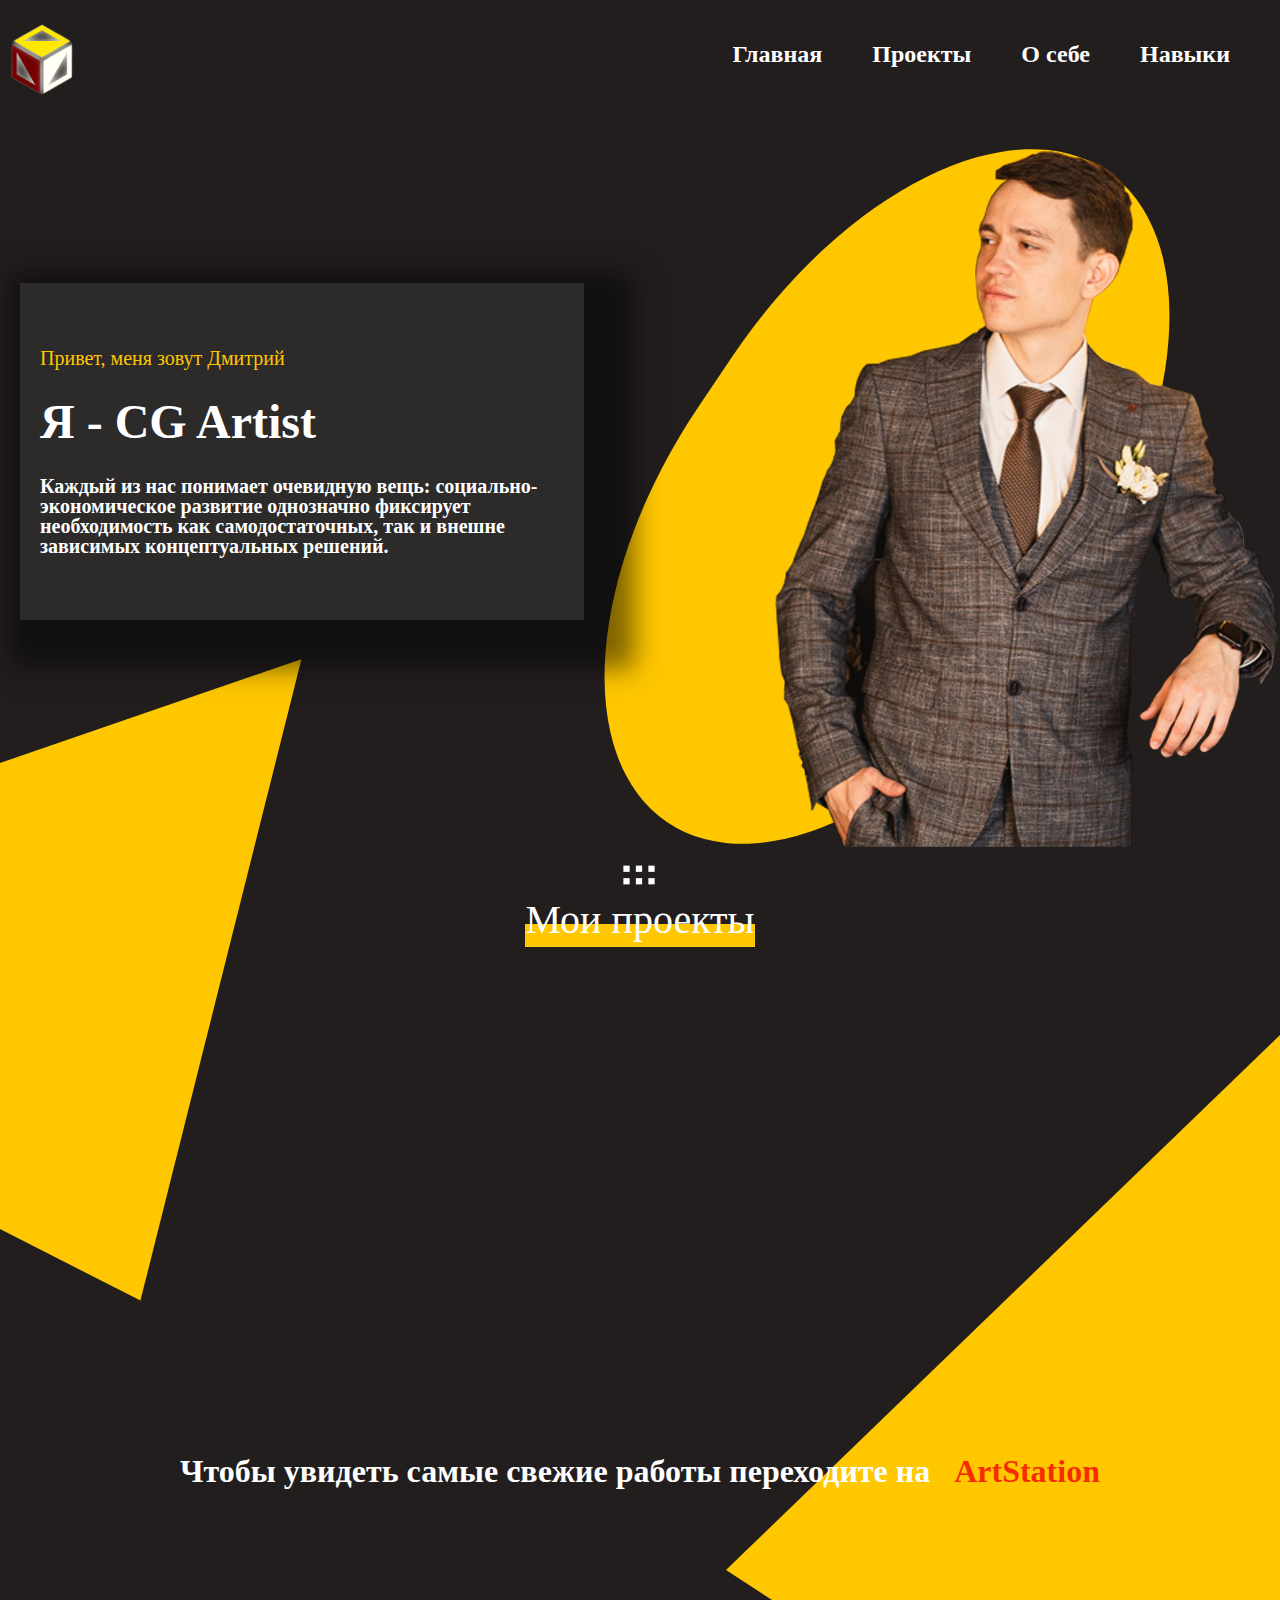
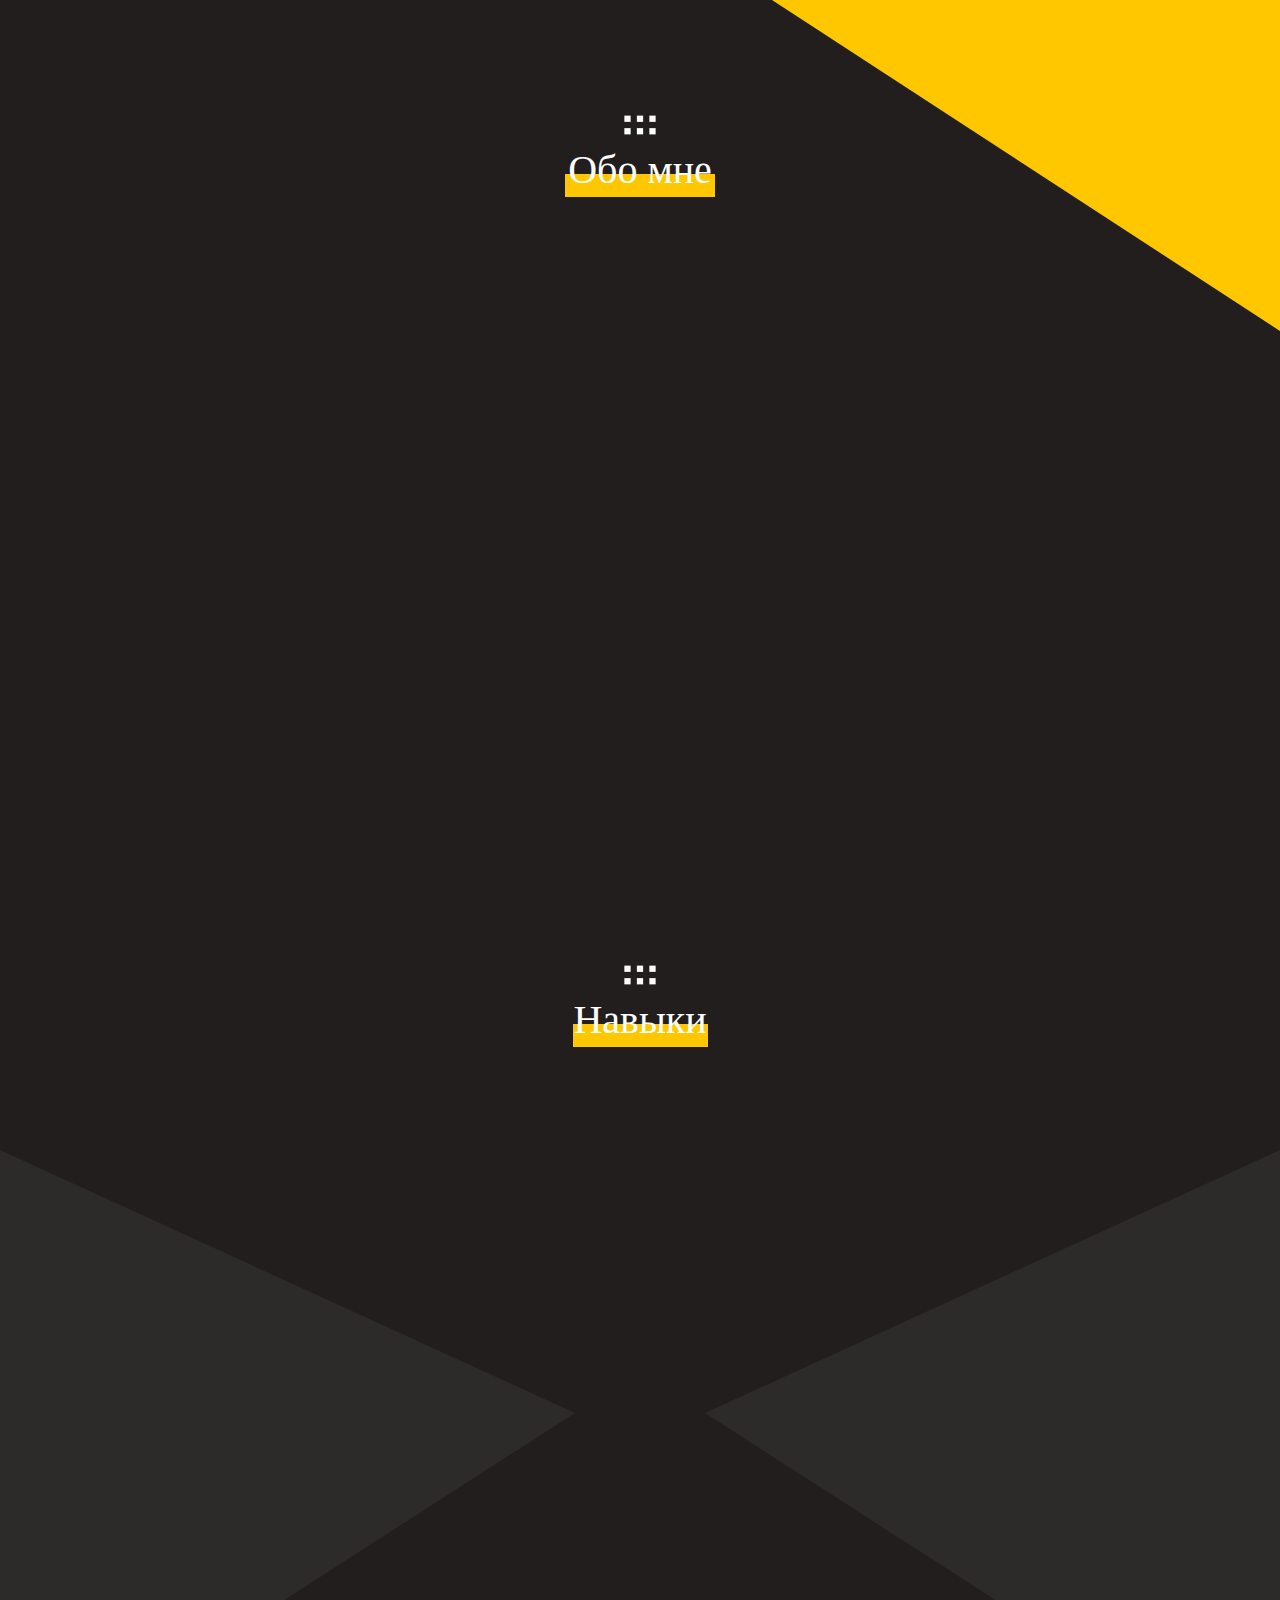
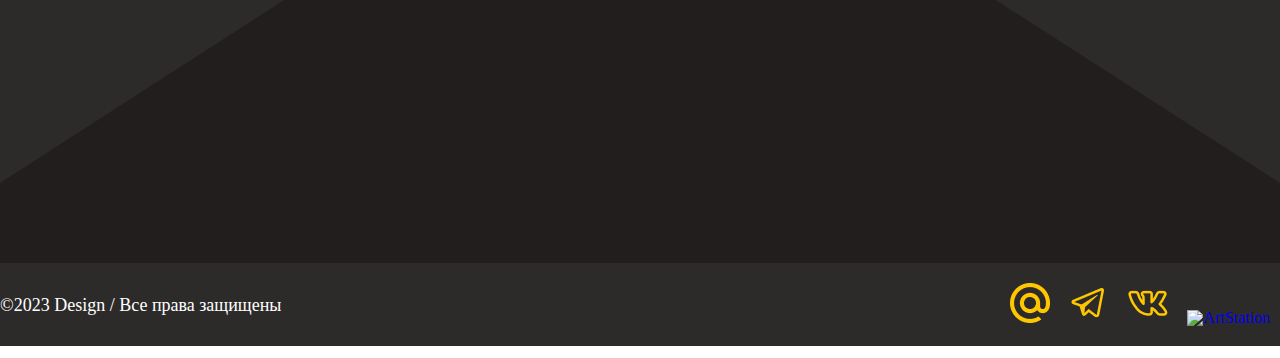
==== index.html @ e5ca0e75 "Add files via upload" ====
<!DOCTYPE html>
<html lang="en">
<head>
    <meta charset="UTF-8">
    <meta http-equiv="X-UA-Compatible" content="IE=edge">
    <meta name="viewport" content="width=device-width, initial-scale=1.0">
    <link href="https://cdn.jsdelivr.net/npm/bootstrap@5.3.0-alpha3/dist/css/bootstrap.min.css" rel="stylesheet" integrity="sha384-KK94CHFLLe+nY2dmCWGMq91rCGa5gtU4mk92HdvYe+M/SXH301p5ILy+dN9+nJOZ" crossorigin="anonymous">
    <link rel="stylesheet" href="./css/style.css">
    <title>Document</title>
    
    
</head>
<body>

                                        <!-- first section -->

    <section class="first-section" id="main">
        <div class="hamburger">
            <span></span>
            <span></span>
            <span></span>
        </div>
        <div class="container first-section__navigation">
            <header class="first-section__logo">
                <img src="./img/logo.png" alt="logo">
            </header>
            <nav class="first-section__menu nav-menu">
                <ul class="nav-menu__list">
                    <a href="#main"><li class="nav-menu__item">Главная</li></a>
                    <a href="#projects"><li class="nav-menu__item">Проекты</li></a>
                    <a href="#about"><li class="nav-menu__item">О себе</li></a>
                    <a href="#skills"><li class="nav-menu__item">Навыки</li></a>
                </ul>
            </nav>
        </div>
        
        <div class="container first-section__content-container ">
            <div class="left-side element-animation">
                <div class="left-side__text-block">
                    <p ><span class="orange">Привет, меня зовут Дмитрий</span></p>
                    <p><span>Я - CG Artist</span><br></p>
                    <p>Каждый из нас понимает очевидную вещь: социально-экономическое развитие однозначно фиксирует необходимость как самодостаточных, так и внешне зависимых концептуальных решений.
                    </p>
                </div>
            </div>
            <div class="right-side ">
                <img class="element-animation" id="my_img" src="./img/self.png" alt="Эт я">
            </div>
        </div>
        <div class="ellipse__first-section"></div>
    </section>
    
                                        <!-- second section -->
    
    <section class="second-section" id="projects">
        
        <div class="container section__title">
            <img src="./img/section.png" alt="">
            <h1>Мои проекты</h1>
            <div class="under-title"></div>
        </div>

        
        
        <div class="container second-section__cards">
            <!-- <a href="/ResponsiveImageGallery/galleryInterior.html"> -->
                <div class="project-cards element-animation" onclick="togglePopupInterior()">
                    <img class="project-cards__img" src="./img/house.png" alt="Домик">
                    <p><span class="project-cards__title"> Домашний интерьер </span></p>
                    <p>Разрабатываю уникальные комнатные интерьеры, воплощаю ваши самые смелые идеи!</p>
    
                    <p>от 350 до 500 рублей за квадратный метр.</p>
    
                </div>
            <!-- </a> -->
            <!-- <a href="/ResponsiveImageGallery/galleryFurniture.html"> -->
                <div class="project-cards element-animation" onclick="togglePopupFurniture()">
                    <img class="project-cards__img" src="./img/furniture.png" alt="Мебель">
                    <p> <span class="project-cards__title">Моделирование мебели </span></p>
                    <p>Создаю концептуальную мебель, которая украсит и добавит изысканности вашему интерьеру</p>
    
                    <p>от 350 рублей</p>
                </div>
           <!--  </a> --><!-- 
            <a href="/ResponsiveImageGallery/galleryFantasy.html"> -->
                <div class="project-cards element-animation" onclick="togglePopupFantasy()">
                    <img class="project-cards__img" src="./img/Sword.png" alt="Мебель">
                    <p> <span class="project-cards__title">Fantasy сцены </span></p>
                    <p>Развиваюсь в разных направлениях, поэтому воссоздаю и придумываю новые фантастические сцены, а также игровые моменты</p>
                </div>
           <!--  </a> -->

        </div>

        <div class="container artstation"><p>Чтобы увидеть самые свежие работы переходите на &nbsp; <a href="https://www.artstation.com/nelian"> ArtStation</a></p></div>

        <div class="triangle"></div>

        <div class="triangle__right"></div>
        
    </section>

                                        <!-- third section-->

    <section class="third-section" id="about">
        
        <div class="container section__title">
            <img src="./img/section.png" alt="">
            <h1>Обо мне</h1>
            <div class="under-title third_under-title"></div>
        </div>
        <div class="container third-section__content">
            <div class="third-section__left-side element-animation">
                <img src="./img/self_about.png" alt="Фото">
                <div class="ellipse"></div>
            </div>
            <div class="third-section__right-side third element-animation">
                <p>С другой стороны, курс на социально-ориентированный национальный проект однозначно определяет каждого участника как способного принимать 
                    собственные решения касаемо как самодостаточных, так и внешне зависимых концептуальных решений.</p>
                
                <div class="third__bottom-text bottom-text">
                    <p class="left-side-text">С другой стороны, курс на социально-ориентированный национальный проект однозначно определяет каждого участника как способного принимать 
                        собственные решения касаемо как самодостаточных, так и внешне зависимых концептуальных решений.</p>
                    <div class="third__contacts">
                        <img class="contacts__img" src="./img/Mail.png" alt="@">
                        <p>dimka97-10@mail.ru</p>
                        <img class="contacts__img" src="./img/telegram.png" alt="телеграм">
                        <p>@nelian97</p>
                        <img class="contacts__img" src="./img/vk.png" alt="VK">
                        <p>vk.com/del97</p>
                    </div>
                </div>
                    
            </div>  
        </div>
    </section>

                                            <!-- fourth section -->

    <section class="fourth-section" id="skills">
        <div class="container section__title">
            <img src="./img/section.png" alt="">
            <h1>Навыки</h1>
            <div class="fourth_under-title"></div>
        </div>
        <div class="triangle__fourth-section"></div>
        <div class="container fourth-section__content">
            
            <div class="skill Autocad element-animation">
                <div class="skill__icon">
                    <img src="./img/Autocad.png" alt="Автокад">
                    <p>Autocad</p>
                </div>
                <div class="bar">
                    <div class="bar-section"></div>
                    <div class="bar-section"></div>
                    <div class="bar-section"></div>
                    <div class="bar-section"></div>
                    <div class="bar-section white"></div>
                </div>
            </div>
            
            <div class="skill Kompas element-animation">
                <div class="skill__icon">
                    <img src="./img/Kompas.png" alt="Компас3D">
                    <p>Kompas 3D</p>
                </div>
                <div class="bar">
                    <div class="bar-section"></div>
                    <div class="bar-section"></div>
                    <div class="bar-section"></div>
                    <div class="bar-section"></div>
                    <div class="bar-section"></div>
                </div>
            </div>
            
            <div class="skill Marvelous element-animation">
                <div class="skill__icon">
                    <img src="./img/Marvelous.png" alt="MarvelousDesigner">
                    <p>MarvelousDesigner</p>
                </div>
                <div class="bar">
                    <div class="bar-section"></div>
                    <div class="bar-section"></div>
                    <div class="bar-section"></div>
                    <div class="bar-section white"></div>
                    <div class="bar-section white"></div>
                </div>
            </div>
            <div class="break"></div>
            <div class="skill Corona element-animation">
                <div class="skill__icon">
                    <img src="./img/Corona.png" alt="CoronaRender">
                    <p>CoronaRender</p>
                </div>
                
                <div class="bar">
                    <div class="bar-section"></div>
                    <div class="bar-section"></div>
                    <div class="bar-section"></div>
                    <div class="bar-section"></div>
                    <div class="bar-section"></div>
                </div>
            </div>
            
            <div class="skill Photoshop element-animation">
                <div class="skill__icon">
                    <img src="./img/Photoshop.png" alt="Photoshop">
                    <p>Photoshop</p>
                </div>
                
                <div class="bar">
                    <div class="bar-section"></div>
                    <div class="bar-section"></div>
                    <div class="bar-section"></div>
                    <div class="bar-section"></div>
                    <div class="bar-section"></div>
                </div>
            </div>
            
            <div class="skill Substance element-animation">
                <div class="skill__icon">
                    <img src="./img/Substance.png" alt="SubstancePainter">
                    <p>SubstancePainter</p>
                </div>
                
                <div class="bar">
                    <div class="bar-section"></div>
                    <div class="bar-section"></div>
                    <div class="bar-section"></div>
                    <div class="bar-section"></div>
                    <div class="bar-section white"></div>
                </div>
            </div>
            <div class="break"></div>
            <div class="skill 3ds element-animation">
                <div class="skill__icon">
                    <img src="./img/3ds.png" alt="3dsMax">
                    <p>3dsMax</p>
                </div>
                
                <div class="bar">
                    <div class="bar-section"></div>
                    <div class="bar-section"></div>
                    <div class="bar-section"></div>
                    <div class="bar-section"></div>
                    <div class="bar-section"></div>
                </div>
            </div>
            
            <div class="skill ZBrush element-animation">
                <div class="skill__icon">
                    <img src="./img/ZBrush.png" alt="ZBrush">
                    <p>ZBrush</p>
                </div>
                
                <div class="bar">
                    <div class="bar-section"></div>
                    <div class="bar-section white"></div>
                    <div class="bar-section white"></div>
                    <div class="bar-section white"></div>
                    <div class="bar-section white"></div>
                </div>
            </div>

           
        </div>
        <div class="triangle__fourth-section-right"></div>
    </section>

                                        <!-- Footer -->

    <footer class="footer">
        <div class="container footer-container">
            <div class="footer__left-side">
                <p>©2023 Design / Все права защищены</p>
            </div>
            <div class="footer__right-side ">
                <a href="">
                    <img  src="./img/Mail.png" alt="@">
                </a>
                <a href="https://t.me/nelian97">
                    <img  src="./img/telegram.png" alt="telegram"> 
                </a>
                <a href="https://vk.com/del97">
                    <img  src="./img/vk.png" alt="VK">
                </a>
                <a href="https://www.artstation.com/nelian">
                    <img  src="./img/Artstation.png" alt="ArtStation">
                </a>
            </div>
        </div>
    </footer>


                                    <!-- Gallery Interior -->

    <div class="overlay overlay__hidden" id="gallery_Interior" >
        <div class="cross" >
            <span class="cross-sign" onclick="togglePopupInterior()">&#x2715</span>
        </div>
        <div id="carousel_1" class="carousel slide">
            <div class="carousel-indicators">
            <button type="button" data-bs-target="#carouselExampleIndicators" data-bs-slide-to="0" class="active" aria-current="true" aria-label="Slide 1"></button>
            <button type="button" data-bs-target="#carouselExampleIndicators" data-bs-slide-to="1" aria-label="Slide 2"></button>
            <button type="button" data-bs-target="#carouselExampleIndicators" data-bs-slide-to="2" aria-label="Slide 3"></button>
            <button type="button" data-bs-target="#carouselExampleIndicators" data-bs-slide-to="3" aria-label="Slide 4"></button>
            <button type="button" data-bs-target="#carouselExampleIndicators" data-bs-slide-to="4" aria-label="Slide 5"></button>
            <button type="button" data-bs-target="#carouselExampleIndicators" data-bs-slide-to="5" aria-label="Slide 6"></button>
            <button type="button" data-bs-target="#carouselExampleIndicators" data-bs-slide-to="6" aria-label="Slide 7"></button>
            <button type="button" data-bs-target="#carouselExampleIndicators" data-bs-slide-to="7" aria-label="Slide 8"></button>
            <button type="button" data-bs-target="#carouselExampleIndicators" data-bs-slide-to="8" aria-label="Slide 9"></button>
            <button type="button" data-bs-target="#carouselExampleIndicators" data-bs-slide-to="9" aria-label="Slide 10"></button>
            <button type="button" data-bs-target="#carouselExampleIndicators" data-bs-slide-to="10" aria-label="Slide 11"></button>
            <button type="button" data-bs-target="#carouselExampleIndicators" data-bs-slide-to="11" aria-label="Slide 12"></button>
            
            

            </div>
            <div class="carousel-inner ">
            <div class="carousel-item active ">
                <img src="./img/Gallery/interior1.jpg" class="d-block w-75 mx-auto " alt="...">
            </div>
            <div class="carousel-item">
                <img src="./img/Gallery/interior2.jpg" class="d-block w-75 mx-auto" alt="...">
            </div>
            <div class="carousel-item">
                <img src="./img/Gallery/interior3.jpg" class="d-block w-75 mx-auto " alt="...">
            </div>
            <div class="carousel-item">
                <img src="./img/Gallery/interior4.jpg" class="d-block w-100 mx-auto" alt="...">
            </div>
            <div class="carousel-item">
                <img src="./img/Gallery/interior5.jpg" class="d-block w-75 mx-auto" alt="...">
            </div>
             <div class="carousel-item">
                <img src="./img/Gallery/interior6.jpg" class="d-block w-75 mx-auto" alt="...">
            </div>
            <div class="carousel-item">
                <img src="./img/Gallery/interior7.jpg" class="d-block w-100 mx-auto" alt="...">
            </div>
            <div class="carousel-item">
                <img src="./img/Gallery/interior8.jpg" class="d-block w-100 mx-auto" alt="...">
            </div>
            <div class="carousel-item">
                <img src="./img/Gallery/interior10.jpg" class="d-block w-75 mx-auto" alt="...">
            </div>
            <div class="carousel-item">
                <img src="./img/Gallery/interior11.jpg" class="d-block w-100 mx-auto" alt="...">
            </div>
            <div class="carousel-item">
                <img src="./img/Gallery/interior12.jpg" class="d-block w-100 mx-auto" alt="...">
            </div>
            <div class="carousel-item">
                <img src="./img/Gallery/interior13.jpg" class="d-block w-100 mx-auto" alt="...">
            </div> 
            </div>
            <button class="carousel-control-prev" type="button" data-bs-target="#carousel_1" data-bs-slide="prev">
            <span class="carousel-control-prev-icon" aria-hidden="true"></span>
            <span class="visually-hidden">Previous</span>
            </button>
            <button class="carousel-control-next" type="button" data-bs-target="#carousel_1" data-bs-slide="next">
            <span class="carousel-control-next-icon" aria-hidden="true"></span>
            <span class="visually-hidden">Next</span>
            </button>
        </div>
    </div>

                                    <!-- Gallery Furniture -->

    <div class="overlay overlay__hidden" id="gallery_Furniture" >
        <div class="cross" >
            <span class="cross-sign" onclick="togglePopupFurniture()">&#x2715</span>
        </div>
        <div id="carousel_2" class="carousel slide">
            <div class="carousel-indicators">
            <button type="button" data-bs-target="#carouselExampleIndicators" data-bs-slide-to="0" class="active" aria-current="true" aria-label="Slide 1"></button>
            <button type="button" data-bs-target="#carouselExampleIndicators" data-bs-slide-to="1" aria-label="Slide 2"></button>
            <button type="button" data-bs-target="#carouselExampleIndicators" data-bs-slide-to="2" aria-label="Slide 3"></button>
            </div>
            <div class="carousel-inner">
                <div class="carousel-item active">
                    <img src="./img/Gallery/furniture1.jpg" class="d-flex w-100" alt="...">
                </div>
                <div class="carousel-item">
                    <img src="./img/Gallery/furniture2.jpg" class="d-flex w-100" alt="...">
                </div>
                <div class="carousel-item ">
                    <img src="./img/Gallery/furniture3.jpg" class="d-block w-75 mx-auto" alt="...">
                </div>
            </div>
            <button class="carousel-control-prev" type="button" data-bs-target="#carousel_2" data-bs-slide="prev">
            <span class="carousel-control-prev-icon" aria-hidden="true"></span>
            <span class="visually-hidden">Previous</span>
            </button>
            <button class="carousel-control-next" type="button" data-bs-target="#carousel_2" data-bs-slide="next">
            <span class="carousel-control-next-icon" aria-hidden="true"></span>
            <span class="visually-hidden">Next</span>
            </button>
        </div>
    </div>
    
                                        <!-- Gallery Fantasy -->

    <div class="overlay overlay__hidden" id="gallery_Fantasy" >
        <div class="cross" >
            <span class="cross-sign" onclick="togglePopupFantasy()">&#x2715</span>
        </div>
        <div id="carousel_3" class="carousel slide">
            <div class="carousel-indicators">
            <button type="button" data-bs-target="#carouselExampleIndicators" data-bs-slide-to="0" class="active" aria-current="true" aria-label="Slide 1"></button>
            <button type="button" data-bs-target="#carouselExampleIndicators" data-bs-slide-to="1" aria-label="Slide 2"></button>
            <button type="button" data-bs-target="#carouselExampleIndicators" data-bs-slide-to="2" aria-label="Slide 3"></button>
            <button type="button" data-bs-target="#carouselExampleIndicators" data-bs-slide-to="3" aria-label="Slide 4"></button>
            <button type="button" data-bs-target="#carouselExampleIndicators" data-bs-slide-to="4" aria-label="Slide 5"></button>
            <button type="button" data-bs-target="#carouselExampleIndicators" data-bs-slide-to="5" aria-label="Slide 6"></button>
            <button type="button" data-bs-target="#carouselExampleIndicators" data-bs-slide-to="6" aria-label="Slide 7"></button>
            </div>
            <div class="carousel-inner">
            <div class="carousel-item active">
                <img src="./img/Gallery/fantasy1.jpg" class="d-block w-100" alt="...">
            </div>
            <div class="carousel-item">
                <img src="./img/Gallery/fantasy2.jpg" class="d-block w-100" alt="...">
            </div>
            <div class="carousel-item">
                <img src="./img/Gallery/fantasy3.jpg" class="d-block w-100" alt="...">
            </div>
            <div class="carousel-item">
                <img src="./img/Gallery/fantasy4.jpg" class="d-block w-100" alt="...">
            </div>
            <div class="carousel-item">
                <img src="./img/Gallery/fantasy5.jpg" class="d-block w-100" alt="...">
            </div>
            <div class="carousel-item">
                <img src="./img/Gallery/fantasy6.jpg" class="d-block w-100" alt="...">
            </div>
            <div class="carousel-item">
                <img src="./img/Gallery/fantasy7.jpg" class="d-block w-100" alt="...">
            </div>
            </div>
            <button class="carousel-control-prev" type="button" data-bs-target="#carousel_3" data-bs-slide="prev">
            <span class="carousel-control-prev-icon" aria-hidden="true"></span>
            <span class="visually-hidden">Previous</span>
            </button>
            <button class="carousel-control-next" type="button" data-bs-target="#carousel_3" data-bs-slide="next">
            <span class="carousel-control-next-icon" aria-hidden="true"></span>
            <span class="visually-hidden">Next</span>
            </button>
        </div>
    </div>

    

</body>
<script src="https://cdn.jsdelivr.net/npm/bootstrap@5.3.0-alpha3/dist/js/bootstrap.bundle.min.js" integrity="sha384-ENjdO4Dr2bkBIFxQpeoTz1HIcje39Wm4jDKdf19U8gI4ddQ3GYNS7NTKfAdVQSZe" crossorigin="anonymous"></script>
<script src="https://ajax.googleapis.com/ajax/libs/jquery/3.6.3/jquery.min.js"></script>
<script src="./js/script.js"></script> 

</html>
---- css/style.css ----
@import "./normalize.css";
@import "./reset.css";
/** {
  color: hsla(210, 100%, 100%, 0.9) !important;
  background: hsla(210, 100%, 50%, 0.5) !important;
  outline: solid 0.25rem hsla(210, 100%, 100%, 0.5) !important;
  box-shadow: none !important;
  filter: none !important;
}*/
/** {
  outline: 1px solid red !important;
}*/
@font-face {
  font-family: "GentiumBookPlus";
  font-style: normal;
  font-weight: bold;
  src: local("GentiumBookPlus"), url(/fonts/GentiumBookPlus-Bold.ttf) format(ttf);
}
@font-face {
  font-family: "GentiumBookPlus";
  font-style: normal;
  font-weight: normal;
  src: local("GentiumBookPlus"), url(./fonts/GentiumBookPlus-Regular.ttf) format(ttf);
}
@font-face {
  font-family: "MPLUS1p";
  font-style: normal;
  font-weight: normal;
  src: local("MPLUS1p"), url(./fonts/MPLUS1p-Regular.ttf) format(ttf);
}
@font-face {
  font-family: "MPLUS1p";
  font-style: normal;
  font-weight: bold;
  src: local("MPLUS1p"), url(./fonts/MPLUS1p-Bold.ttf) format(ttf);
}
a {
  text-decoration: none;
}

.container {
  max-width: 1290px;
  margin: 0 auto;
  position: relative;
}

.first-section {
  position: relative;
  min-height: 850px;
  background-color: #231e1e;
}
.first-section__navigation {
  display: flex;
  flex-direction: row;
  justify-content: space-between;
}
.first-section__logo {
  padding-top: 18px;
}
.first-section__content-container {
  display: flex;
  justify-content: space-between;
}

.nav-menu__list {
  display: flex;
  flex-direction: row;
}
.nav-menu__item {
  margin-right: 30px;
  font-size: 24px;
  font-family: "MPLUS1p";
  font-weight: bold;
  color: #ffffff;
  padding-top: 42px;
}
.nav-menu__item:hover {
  transform: scale(1.1);
  color: #ffc700;
}
.nav-menu__item:last-child {
  margin-right: 50px;
}

.left-side {
  position: relative;
  left: 0px;
  top: 182px;
}
.left-side__text-block {
  z-index: 3;
  position: relative;
  display: flex;
  align-items: flex-start;
  justify-content: center;
  flex-direction: column;
  width: 564px;
  height: 337px;
  /* left: 0px;
      top: 182px; */
  background: #2d2a2a;
  box-shadow: 20px 19px 25px 30px rgba(0, 0, 0, 0.5);
}
.left-side__text-block p {
  margin: 15px 20px;
  font-size: 20px;
  font-family: "MPLUS1p";
  font-weight: bold;
  color: #ffffff;
}
.left-side__text-block .orange {
  font-size: 20px;
  font-family: "MPLUS1p";
  color: #ffc700;
  font-weight: normal;
}
.left-side__text-block span {
  font-size: 48px;
  font-family: "GentiumBookPlus";
  color: #ffffff;
}

.element-animation {
  margin: 0rem 0;
  transform: translateY(40%);
  opacity: 0;
  z-index: 2;
}

.element-show {
  opacity: 1;
  transition: opacity 1s;
  transform: translateY(0%);
}

.right-side {
  position: relative;
}
.right-side img {
  position: relative;
  right: 0;
  bottom: -50px;
  z-index: 2;
}

.section__title {
  display: grid;
  justify-content: center;
  justify-items: center;
  z-index: 1;
  margin-bottom: 155px;
}
.section__title h1 {
  font-family: "GentiumBookPlus";
  color: #ffffff;
  font-size: 40px;
}
.section__title .under-title {
  position: absolute;
  width: 230px;
  height: 23px;
  top: 74px;
  background: #ffc700;
  z-index: -1;
}
.section__title .third_under-title {
  position: absolute;
  width: 150px;
  height: 23px;
  top: 74px;
  background: #ffc700;
  z-index: -1;
}
.section__title .fourth_under-title {
  position: absolute;
  width: 135px;
  height: 23px;
  top: 74px;
  background: #ffc700;
  z-index: -1;
}

.triangle {
  position: absolute;
  left: -480px;
  top: -60px;
  transform: rotate(341deg);
  border-left: 535px solid transparent;
  border-right: 361px solid transparent;
  border-top: 554px solid #ffc700;
}
.triangle__right {
  position: absolute;
  z-index: 1;
  right: -171px;
  bottom: -60px;
  transform: rotate(90deg);
  border-left: 535px solid transparent;
  border-right: 361px solid transparent;
  border-top: 554px solid #ffc700;
  overflow: hidden;
}
.triangle__fourth-section {
  position: absolute;
  left: 0px;
  top: 200px;
  width: 0;
  height: 0;
  rotate: 45;
  transform: rotate(0deg);
  border-top: 263px solid transparent;
  border-left: 575px solid #2d2a2a;
  border-bottom: 370px solid transparent;
}
.triangle__fourth-section-right {
  position: absolute;
  right: 0px;
  top: 200px;
  width: 0px;
  height: 0px;
  border-top: 263px solid transparent;
  border-right: 575px solid #2d2a2a;
  border-bottom: 370px solid transparent;
  transform: rotate(0deg);
  overflow: hidden;
}

.second-section {
  position: relative;
  min-height: 850px;
  background-color: #231e1e;
}
.second-section__cards {
  z-index: 2;
  display: flex;
  justify-content: space-evenly;
}
.second-section__cards .project-cards {
  background: #2d2a2a;
  box-shadow: 18px 22px 0px rgba(0, 0, 0, 0.25);
  width: 300px;
  height: 300px;
  display: flex;
  flex-direction: column;
  align-items: flex-start;
}
.second-section__cards .project-cards__img {
  margin: 24px 18px;
}
.second-section__cards .project-cards__title {
  color: #ffffff;
  font-family: "MPLUS1p";
  font-weight: bold;
  font-size: 24px;
}
.second-section__cards .project-cards p {
  color: #ffffff;
  font-family: "MPLUS1p";
  font-weight: normal;
  font-size: 16px;
  margin: 11px 18px;
}
.second-section__cards .project-cards:hover {
  transform: scale(1.2);
  transition: ease-in-out 0.4s;
}
.second-section .artstation {
  z-index: 4;
  display: flex;
  justify-content: center;
  margin-top: 60px;
  font-family: "MPLUS1p";
  font-weight: bold;
  font-size: 32px;
  color: #ffffff;
}
.second-section .artstation a {
  text-decoration: none;
  color: rgba(245, 0, 0, 0.7803921569);
}
.second-section .artstation a:hover {
  text-decoration: underline;
}

.third-section {
  position: relative;
  min-height: 850px;
  background-color: #231e1e;
}
.third-section .third-section__content {
  display: flex;
  justify-content: space-between;
}
.third-section__right-side {
  position: relative;
}
.third-section__left-side {
  position: relative;
}
.third-section__left-side img {
  z-index: 2;
  position: relative;
  left: 0px;
  bottom: 60px;
}

.ellipse {
  position: absolute;
  top: 31px;
  left: -220px;
  width: 860px;
  height: 410px;
  background: #ffc700;
  border-radius: 426px/243px;
  rotate: 330deg;
  z-index: 1;
}
.ellipse__first-section {
  position: absolute;
  top: 300px;
  right: 0px;
  width: 786px;
  height: 413px;
  background: #ffc700;
  border-radius: 426px/243px;
  rotate: 320deg;
  z-index: 1;
}

.third {
  z-index: 2;
  padding: 20px 10px;
  position: relative;
  max-width: 700px;
  max-height: 400px;
  background: #2d2a2a;
  border-radius: 0px 40px 40px 0px;
  display: flex;
  flex-direction: column;
}
.third p {
  font-family: "MPLUS1p";
  font-weight: normal;
  font-size: 20px;
  color: #ffffff;
  margin: 10px 15px;
}
.third .left-side-text {
  max-width: 350px;
}
.third__bottom-text {
  display: flex;
  align-items: center;
  justify-content: space-evenly;
}
.third__contacts .contacts__img {
  position: relative;
  right: 40px;
  bottom: -40px;
}

.fourth-section {
  position: relative;
  min-height: 850px;
  background-color: #231e1e;
}
.fourth-section .fourth-section__content {
  display: flex;
  justify-content: space-evenly;
  flex-wrap: wrap;
}
.fourth-section .fourth-section__content .skill {
  z-index: 2;
  display: flex;
  align-items: center;
  flex-wrap: wrap;
  max-width: 30%;
}
.fourth-section .fourth-section__content .skill__icon {
  display: flex;
  align-items: center;
  margin-bottom: 45px;
}
.fourth-section .fourth-section__content .skill__icon p {
  font-family: "GentiumBookPlus";
  font-weight: bold;
  font-size: 32px;
  color: #ffffff;
  margin-left: 30px;
}
.fourth-section .fourth-section__content .bar {
  display: flex;
  margin-bottom: 85px;
}
.fourth-section .fourth-section__content .bar .bar-section {
  width: 50px;
  height: 10px;
  background: #ffc700;
  margin-right: 10px;
}
.fourth-section .fourth-section__content .bar .bar-section:last-child {
  margin-right: 0;
}
.fourth-section .fourth-section__content .bar .white {
  background: #ffffff;
}

.break {
  flex-basis: 100%;
  height: 0;
}

.break1 {
  flex-basis: 100%;
  height: 0;
}

.footer {
  position: relative;
  min-height: 60px;
  background-color: #2d2a2a;
}
.footer .footer-container {
  display: flex;
  align-items: center;
  justify-content: space-between;
}
.footer__left-side {
  font-family: "MPLUS1p";
  font-size: 18px;
  color: #ffffff;
}
.footer__right-side {
  margin: 20px 10px;
}
.footer__right-side a {
  margin-right: 15px;
}
.footer__right-side a:last-child {
  margin-right: 0;
}

.overlay {
  position: fixed;
  top: 0;
  bottom: 0;
  left: 0;
  right: 0;
  background: rgba(0, 0, 0, 0.637);
  display: flex;
  align-items: center;
  justify-content: center;
  z-index: 6;
}

.overlay__hidden {
  display: none;
}

.carousel {
  width: 800px;
  height: 700px;
}

.cross {
  z-index: 4;
  position: absolute;
  top: 80px;
  right: 10px;
  color: #ffc700;
}
.cross .cross-sign {
  font-size: 30px;
  cursor: pointer;
}
.cross .cross-sign:hover {
  color: rgba(255, 200, 0, 0.7529411765);
}

.carousel {
  margin-bottom: 20px;
}

@media (max-width: 1920px) {
  .ellipse__first-section {
    position: absolute;
    top: 300px;
    right: 150px;
    width: 786px;
    height: 413px;
    background: #ffc700;
    border-radius: 426px/243px;
    rotate: 320deg;
    z-index: 1;
  }
}
@media (max-width: 1600px) {
  .ellipse__first-section {
    position: absolute;
    top: 300px;
    right: 100px;
    width: 786px;
    height: 413px;
    background: #ffc700;
    border-radius: 426px/243px;
    rotate: 320deg;
    z-index: 1;
  }
}
@media (max-width: 1450px) {
  .ellipse__first-section {
    position: absolute;
    top: 300px;
    right: 50px;
    width: 786px;
    height: 413px;
    background: #ffc700;
    border-radius: 426px/243px;
    rotate: 320deg;
    z-index: 1;
  }
}
@media (max-width: 1290px) {
  .left-side__text-block {
    left: 20px;
  }
  .third {
    right: 20px;
  }
  .ellipse__first-section {
    position: absolute;
    top: 290px;
    right: 0px;
    width: 786px;
    height: 413px;
    background: #ffc700;
    border-radius: 426px/243px;
    rotate: 304deg;
    z-index: 1;
  }
}
@media (max-width: 1199px) {
  .first-section {
    min-height: 750px;
  }
  .left-side {
    left: 10px;
    top: 182px;
  }
  .left-side__text-block {
    width: 480px;
    height: 270px;
    box-shadow: 10px 15px 20px 20px rgba(0, 0, 0, 0.5);
  }
  .right-side {
    right: 110px;
    bottom: -40px;
  }
  .triangle {
    left: -480px;
    top: 200px;
  }
  .triangle__right {
    right: -130px;
    bottom: 100px;
    border-left: 464px solid transparent;
    border-right: 226px solid transparent;
    border-top: 428px solid #ffc700;
  }
  .ellipse__first-section {
    top: 275px;
    right: 0px;
    width: 661px;
    height: 360px;
  }
  .third {
    max-width: 550px;
    max-height: 335px;
    right: 60px;
  }
  .third__bottom-text {
    display: flex;
    justify-content: space-between;
  }
  .third .left-side-text {
    max-width: 230px;
  }
  .third p {
    font-size: 18px;
  }
  .fourth-section .fourth-section__content {
    display: flex;
    justify-content: center;
  }
  .fourth-section .fourth-section__content .skill {
    margin: 10px 0 10px 20px;
    max-width: 40%;
  }
  .fourth-section .fourth-section__content .skill:last-child {
    margin-right: 0;
  }
}
@media (max-width: 1024px) {
  .left-side__text-block {
    background: rgba(45, 42, 42, 0.5);
  }
  .third {
    /* position: absolute;
        left: 30%; */
    background: rgba(45, 42, 42, 0.5);
  }
  .fourth-section .fourth-section__content {
    justify-content: center;
  }
  .fourth-section .fourth-section__content .skill__icon p {
    margin-left: 15px;
  }
}
@media (max-width: 940px) {
  .first-section {
    min-height: 800px;
  }
  .first-section__content-container {
    justify-content: center;
  }
  .ellipse__first-section {
    top: 325px;
    right: 40px;
    width: 661px;
    height: 360px;
  }
  .left-side {
    top: 330px;
    z-index: 3;
  }
  .left-side__text-block {
    display: flex;
    align-items: center;
    width: 600px;
  }
  .right-side {
    right: 110px;
    bottom: -380px;
    position: absolute;
    left: 35%;
  }
  .section__title {
    margin-bottom: 100px;
  }
  .triangle {
    top: 320px;
  }
  .second-section {
    min-height: 1200px;
  }
  .second-section__cards {
    flex-direction: column;
    align-items: center;
  }
  .second-section__cards .project-cards {
    margin-bottom: 10px;
  }
  .second-section .artstation {
    font-size: 22px;
    color: #ffffff;
    padding-bottom: 20px;
  }
  .third-section {
    min-height: 900px;
  }
  .third-section__left-side {
    top: 150px;
  }
  .third-section .third {
    max-width: 380px;
    max-height: 700px;
  }
  .third-section .third__bottom-text {
    flex-direction: column;
    align-content: flex-start;
    flex-wrap: wrap;
  }
  .fourth-section .fourth-section__content {
    justify-content: space-around;
  }
}
@media (max-width: 768px) {
  .nav-menu {
    position: fixed;
    top: 0;
    right: -120%;
    height: 10vh;
    width: 80vh;
    background: hsla(0deg, 9%, 13%, 0);
    z-index: 5;
    transition: 0.5s all;
  }
  .nav-menu__list {
    display: flex;
    height: 50%;
    align-items: center;
    flex-direction: row;
    justify-content: flex-end;
  }
  .nav-menu__item {
    font-size: 20px;
    margin-right: 30px;
  }
  .logo-unactive {
    transition: 0.4s ease;
    opacity: 0;
  }
  .hamburger {
    width: 30px;
    height: 14px;
    position: fixed;
    top: 30px;
    right: 10px;
    z-index: 6;
  }
  .hamburger span {
    height: 2px;
    width: 100%;
    display: block;
    background-color: #ffc700;
    margin-bottom: 3px;
    transition: 0.5s all;
  }
  .hamburger span:last-child {
    margin-bottom: 0;
  }
  .hamburger-active {
    height: 25px;
  }
  .hamburger-active span {
    margin-bottom: -2px;
  }
  .hamburger-active span:nth-child(1) {
    transform: translateY(10px) rotate(-45deg);
  }
  .hamburger-active span:nth-child(2) {
    display: none;
  }
  .hamburger-active span:nth-child(3) {
    transform: translateY(10px) rotate(45deg);
  }
  .nav-menu_active {
    right: 10px;
  }
  .first-section .right-side {
    left: 25%;
  }
  .first-section .right-side img {
    right: 50px;
  }
  .second-section .artstation {
    font-size: 19px;
  }
  .ellipse {
    width: 710px;
    height: 310px;
  }
  .third {
    position: absolute;
  }
  .left-side__text-block {
    width: 420px;
    left: 0px;
  }
  .triangle__fourth-section {
    display: none;
  }
  .triangle__fourth-section-right {
    display: none;
  }
}
@media (max-width: 540px) {
  .first-section {
    overflow: hidden;
  }
  .nav-menu__item:last-child {
    font-size: 15px;
    margin-right: 30px;
  }
  .ellipse__first-section {
    right: -60px;
  }
  .second-section {
    overflow: hidden;
  }
  .second-section .artstation {
    font-size: 15px;
  }
  .third-section {
    overflow: hidden;
  }
  .fourth-section {
    overflow: hidden;
  }
  .fourth-section .fourth-section__content {
    justify-content: flex-start;
  }
  .fourth-section .fourth-section__content .skill__icon {
    align-items: baseline;
    flex-direction: column;
  }
}/*# sourceMappingURL=style.css.map */
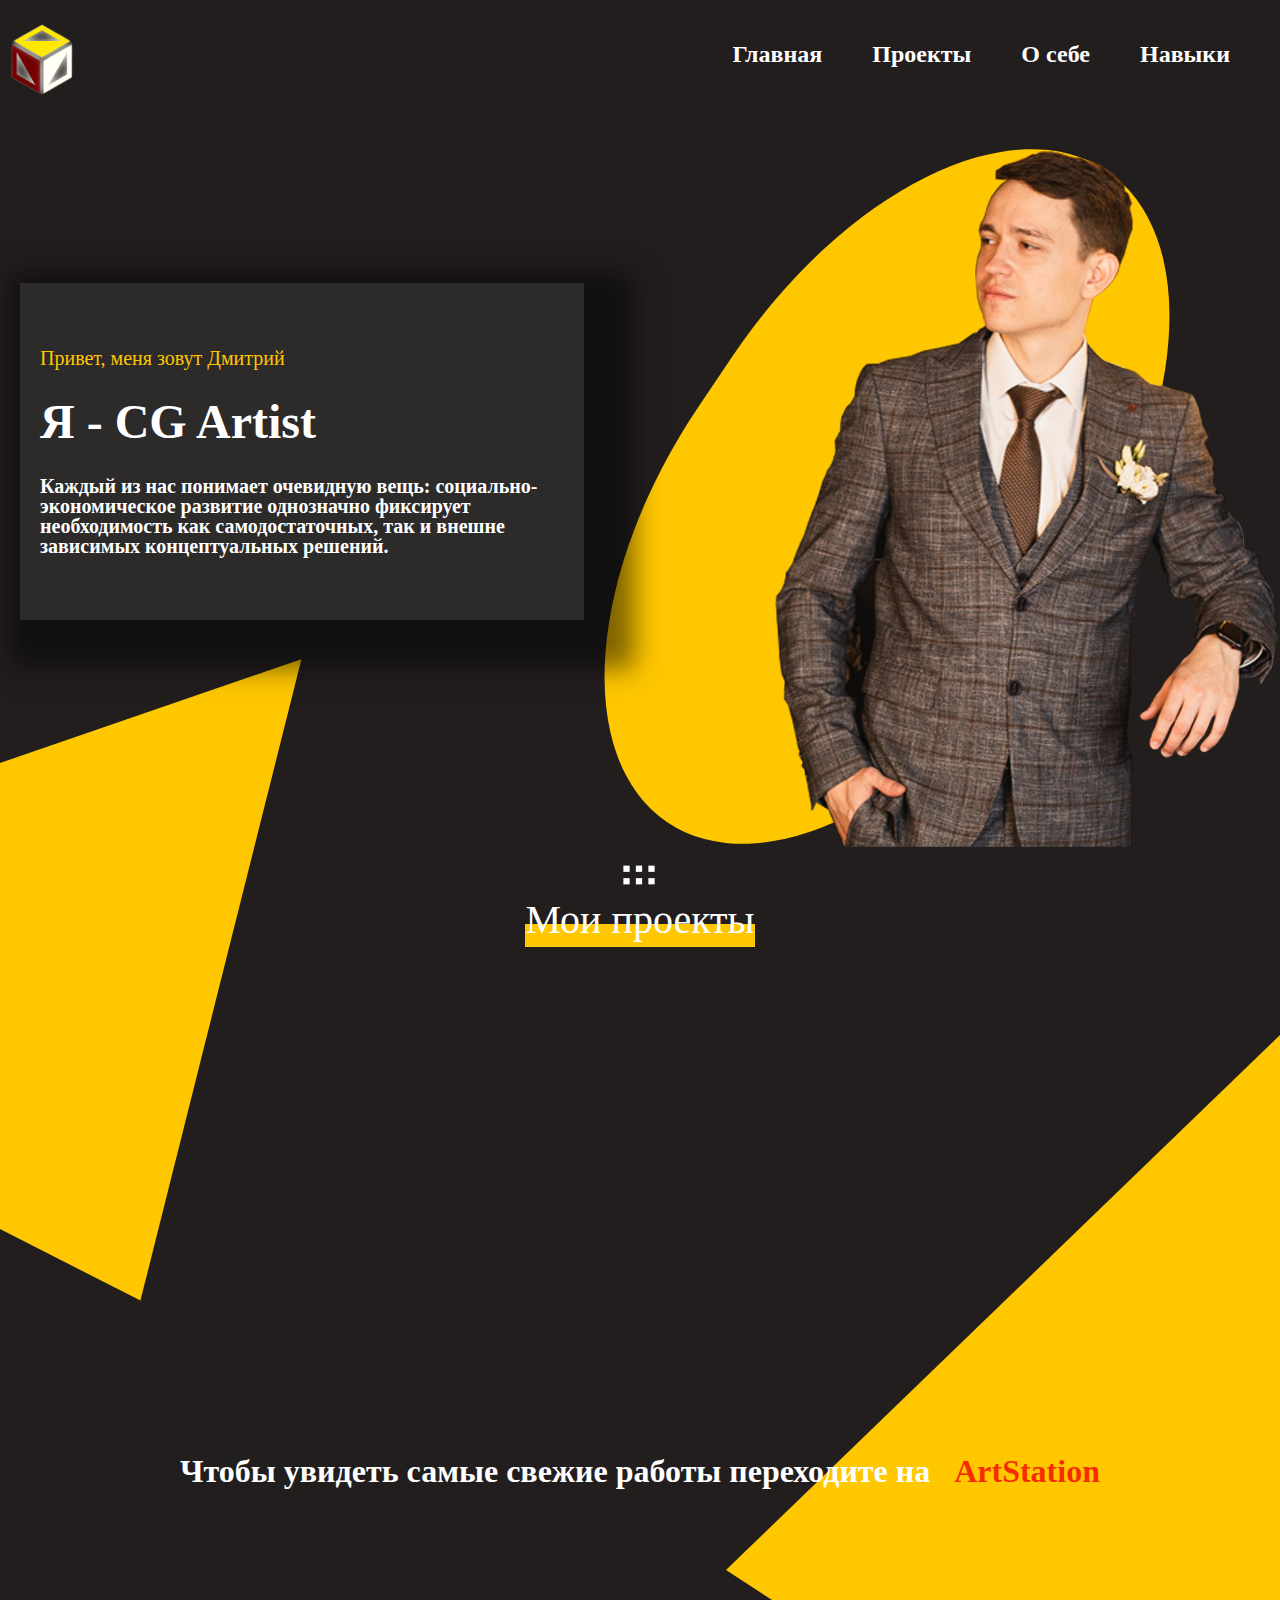
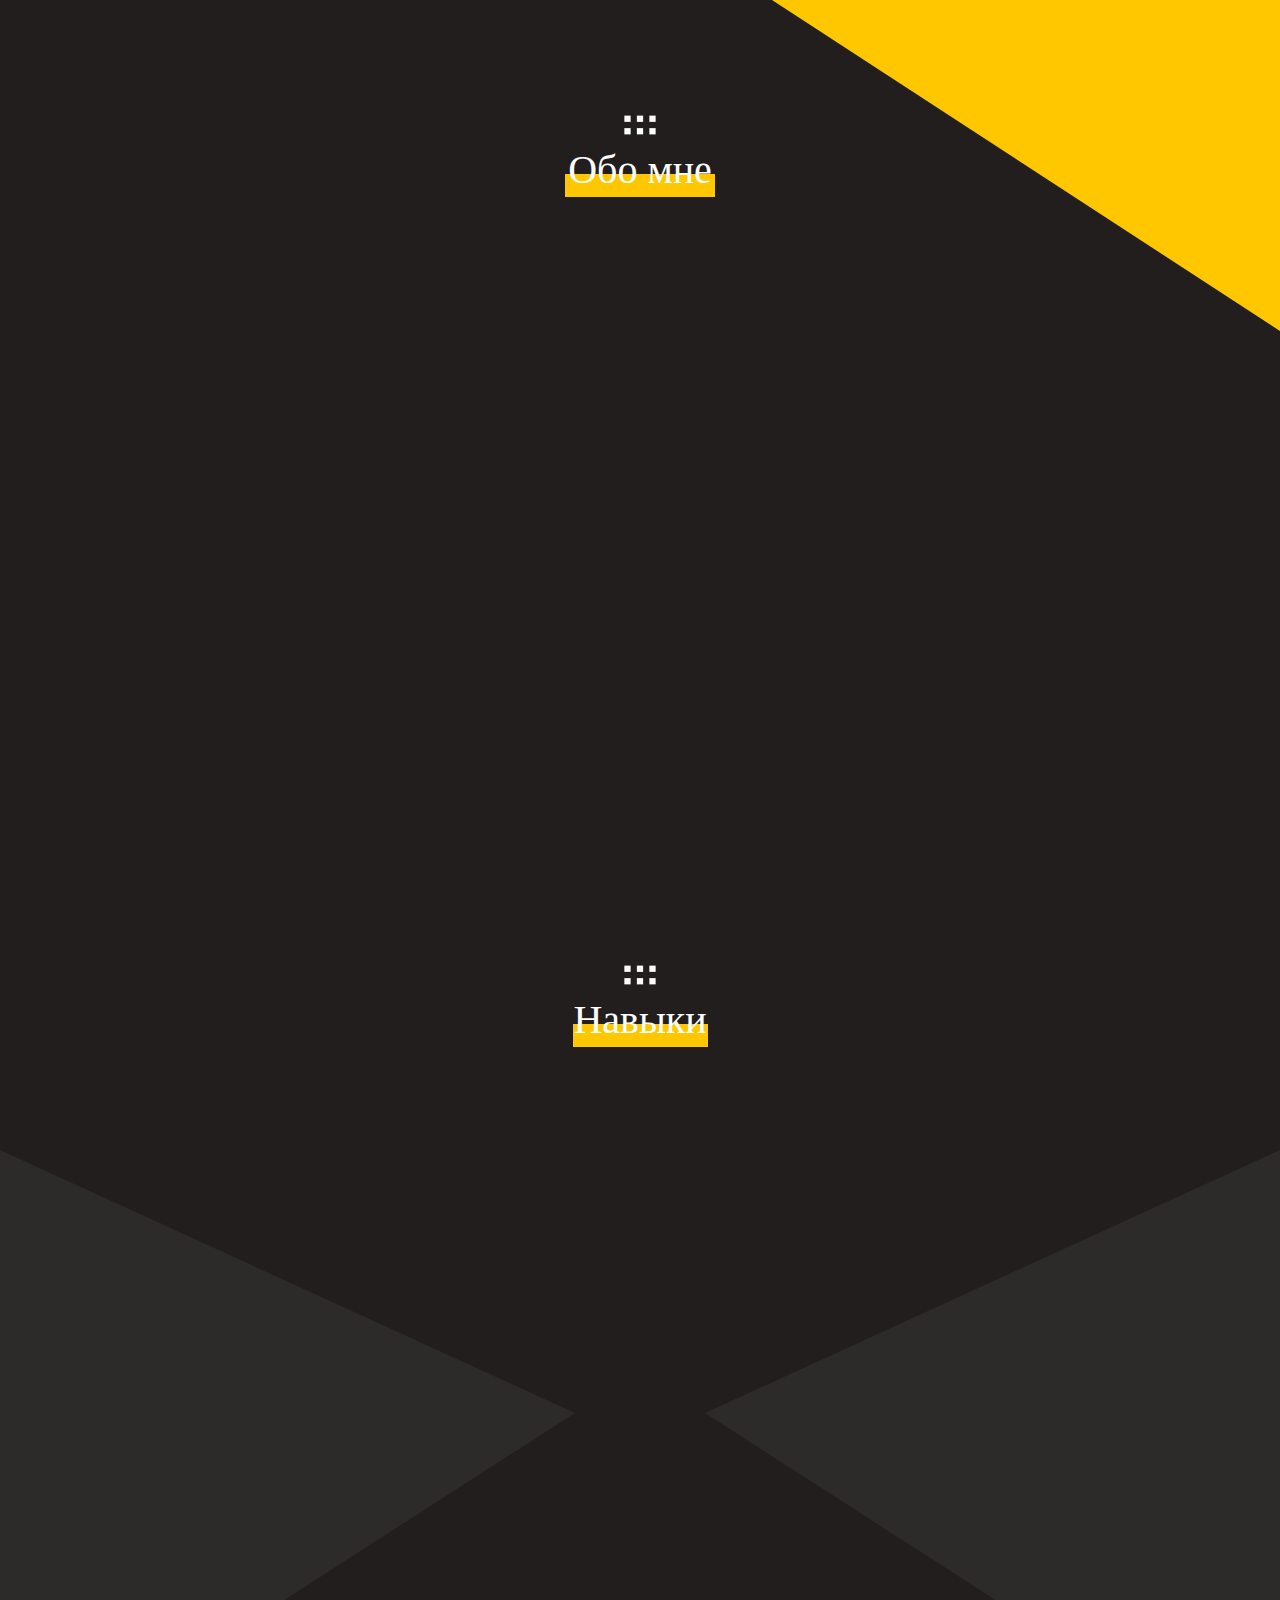
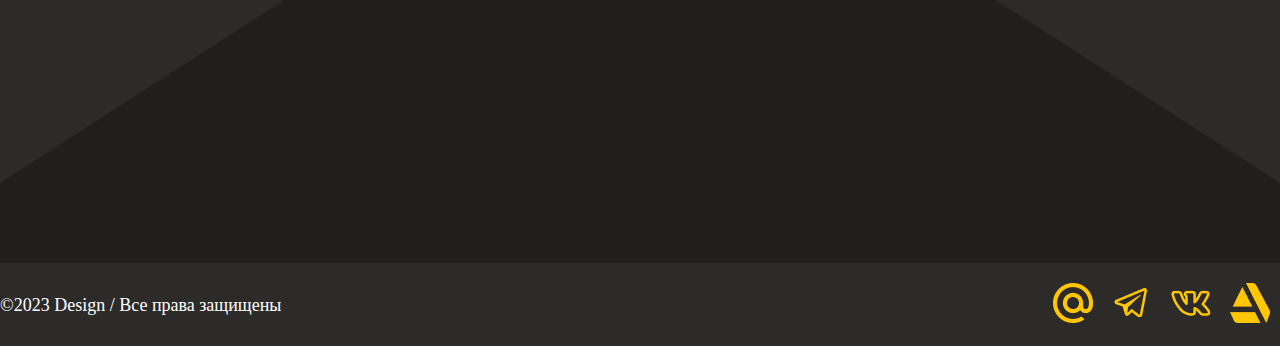
==== commit c409b020: "Add files via upload" ====
--- a/index.html
+++ b/index.html
@@ -319,40 +319,40 @@
             </div>
             <div class="carousel-inner ">
             <div class="carousel-item active ">
-                <img src="./img/Gallery/interior1.jpg" class="d-block w-75 mx-auto " alt="...">
-            </div>
-            <div class="carousel-item">
-                <img src="./img/Gallery/interior2.jpg" class="d-block w-75 mx-auto" alt="...">
-            </div>
-            <div class="carousel-item">
-                <img src="./img/Gallery/interior3.jpg" class="d-block w-75 mx-auto " alt="...">
-            </div>
-            <div class="carousel-item">
-                <img src="./img/Gallery/interior4.jpg" class="d-block w-100 mx-auto" alt="...">
-            </div>
-            <div class="carousel-item">
-                <img src="./img/Gallery/interior5.jpg" class="d-block w-75 mx-auto" alt="...">
+                <img src="./img/Gallery/interior1.jpg" class="d-block w-75 mx-auto my-5 " alt="...">
+            </div>
+            <div class="carousel-item">
+                <img src="./img/Gallery/interior2.jpg" class="d-block w-75 mx-auto my-5" alt="...">
+            </div>
+            <div class="carousel-item">
+                <img src="./img/Gallery/interior3.jpg" class="d-block w-75 mx-auto my-5" alt="...">
+            </div>
+            <div class="carousel-item">
+                <img src="./img/Gallery/interior4.jpg" class="d-block w-100 mx-auto my-5" alt="...">
+            </div>
+            <div class="carousel-item">
+                <img src="./img/Gallery/interior5.jpg" class="d-block w-75 mx-auto my-5" alt="...">
             </div>
              <div class="carousel-item">
-                <img src="./img/Gallery/interior6.jpg" class="d-block w-75 mx-auto" alt="...">
-            </div>
-            <div class="carousel-item">
-                <img src="./img/Gallery/interior7.jpg" class="d-block w-100 mx-auto" alt="...">
-            </div>
-            <div class="carousel-item">
-                <img src="./img/Gallery/interior8.jpg" class="d-block w-100 mx-auto" alt="...">
-            </div>
-            <div class="carousel-item">
-                <img src="./img/Gallery/interior10.jpg" class="d-block w-75 mx-auto" alt="...">
-            </div>
-            <div class="carousel-item">
-                <img src="./img/Gallery/interior11.jpg" class="d-block w-100 mx-auto" alt="...">
-            </div>
-            <div class="carousel-item">
-                <img src="./img/Gallery/interior12.jpg" class="d-block w-100 mx-auto" alt="...">
-            </div>
-            <div class="carousel-item">
-                <img src="./img/Gallery/interior13.jpg" class="d-block w-100 mx-auto" alt="...">
+                <img src="./img/Gallery/interior6.jpg" class="d-block w-75 mx-auto my-5" alt="...">
+            </div>
+            <div class="carousel-item">
+                <img src="./img/Gallery/interior7.jpg" class="d-block w-100 mx-auto my-5" alt="...">
+            </div>
+            <div class="carousel-item">
+                <img src="./img/Gallery/interior8.jpg" class="d-block w-100 mx-auto my-5" alt="...">
+            </div>
+            <div class="carousel-item">
+                <img src="./img/Gallery/interior10.jpg" class="d-block w-75 mx-auto my-5" alt="...">
+            </div>
+            <div class="carousel-item">
+                <img src="./img/Gallery/interior11.jpg" class="d-block w-100 mx-auto my-5" alt="...">
+            </div>
+            <div class="carousel-item">
+                <img src="./img/Gallery/interior12.jpg" class="d-block w-100 mx-auto my-5" alt="...">
+            </div>
+            <div class="carousel-item">
+                <img src="./img/Gallery/interior13.jpg" class="d-block w-100 mx-auto my-5" alt="...">
             </div> 
             </div>
             <button class="carousel-control-prev" type="button" data-bs-target="#carousel_1" data-bs-slide="prev">
@@ -380,13 +380,13 @@
             </div>
             <div class="carousel-inner">
                 <div class="carousel-item active">
-                    <img src="./img/Gallery/furniture1.jpg" class="d-flex w-100" alt="...">
+                    <img src="./img/Gallery/furniture1.jpg" class="d-flex w-100 my-5" alt="...">
                 </div>
                 <div class="carousel-item">
-                    <img src="./img/Gallery/furniture2.jpg" class="d-flex w-100" alt="...">
+                    <img src="./img/Gallery/furniture2.jpg" class="d-flex w-100 my-5" alt="...">
                 </div>
                 <div class="carousel-item ">
-                    <img src="./img/Gallery/furniture3.jpg" class="d-block w-75 mx-auto" alt="...">
+                    <img src="./img/Gallery/furniture3.jpg" class="d-block w-75 mx-auto my-5" alt="...">
                 </div>
             </div>
             <button class="carousel-control-prev" type="button" data-bs-target="#carousel_2" data-bs-slide="prev">
@@ -418,25 +418,25 @@
             </div>
             <div class="carousel-inner">
             <div class="carousel-item active">
-                <img src="./img/Gallery/fantasy1.jpg" class="d-block w-100" alt="...">
-            </div>
-            <div class="carousel-item">
-                <img src="./img/Gallery/fantasy2.jpg" class="d-block w-100" alt="...">
-            </div>
-            <div class="carousel-item">
-                <img src="./img/Gallery/fantasy3.jpg" class="d-block w-100" alt="...">
-            </div>
-            <div class="carousel-item">
-                <img src="./img/Gallery/fantasy4.jpg" class="d-block w-100" alt="...">
-            </div>
-            <div class="carousel-item">
-                <img src="./img/Gallery/fantasy5.jpg" class="d-block w-100" alt="...">
-            </div>
-            <div class="carousel-item">
-                <img src="./img/Gallery/fantasy6.jpg" class="d-block w-100" alt="...">
-            </div>
-            <div class="carousel-item">
-                <img src="./img/Gallery/fantasy7.jpg" class="d-block w-100" alt="...">
+                <img src="./img/Gallery/fantasy1.jpg" class="d-block w-100 my-5" alt="...">
+            </div>
+            <div class="carousel-item">
+                <img src="./img/Gallery/fantasy2.jpg" class="d-block w-100 my-5" alt="...">
+            </div>
+            <div class="carousel-item">
+                <img src="./img/Gallery/fantasy3.jpg" class="d-block w-100 my-5" alt="...">
+            </div>
+            <div class="carousel-item">
+                <img src="./img/Gallery/fantasy4.jpg" class="d-block w-100 my-5" alt="...">
+            </div>
+            <div class="carousel-item">
+                <img src="./img/Gallery/fantasy5.jpg" class="d-block w-100 my-5" alt="...">
+            </div>
+            <div class="carousel-item">
+                <img src="./img/Gallery/fantasy6.jpg" class="d-block w-100 my-5" alt="...">
+            </div>
+            <div class="carousel-item">
+                <img src="./img/Gallery/fantasy7.jpg" class="d-block w-100 my-5" alt="...">
             </div>
             </div>
             <button class="carousel-control-prev" type="button" data-bs-target="#carousel_3" data-bs-slide="prev">
--- a/css/style.css
+++ b/css/style.css
@@ -762,6 +762,7 @@
   }
   .third {
     position: absolute;
+    right: 0;
   }
   .left-side__text-block {
     width: 420px;
@@ -778,6 +779,9 @@
   .first-section {
     overflow: hidden;
   }
+  .first-section .right-side img {
+    right: 100px;
+  }
   .nav-menu__item:last-child {
     font-size: 15px;
     margin-right: 30px;
@@ -804,4 +808,8 @@
     align-items: baseline;
     flex-direction: column;
   }
-}/*# sourceMappingURL=style.css.map */
+  .footer .footer__right-side {
+    display: grid;
+    grid-template-columns: repeat(2, 1fr);
+  }
+}/*# sourceMappingURL=style.css.map */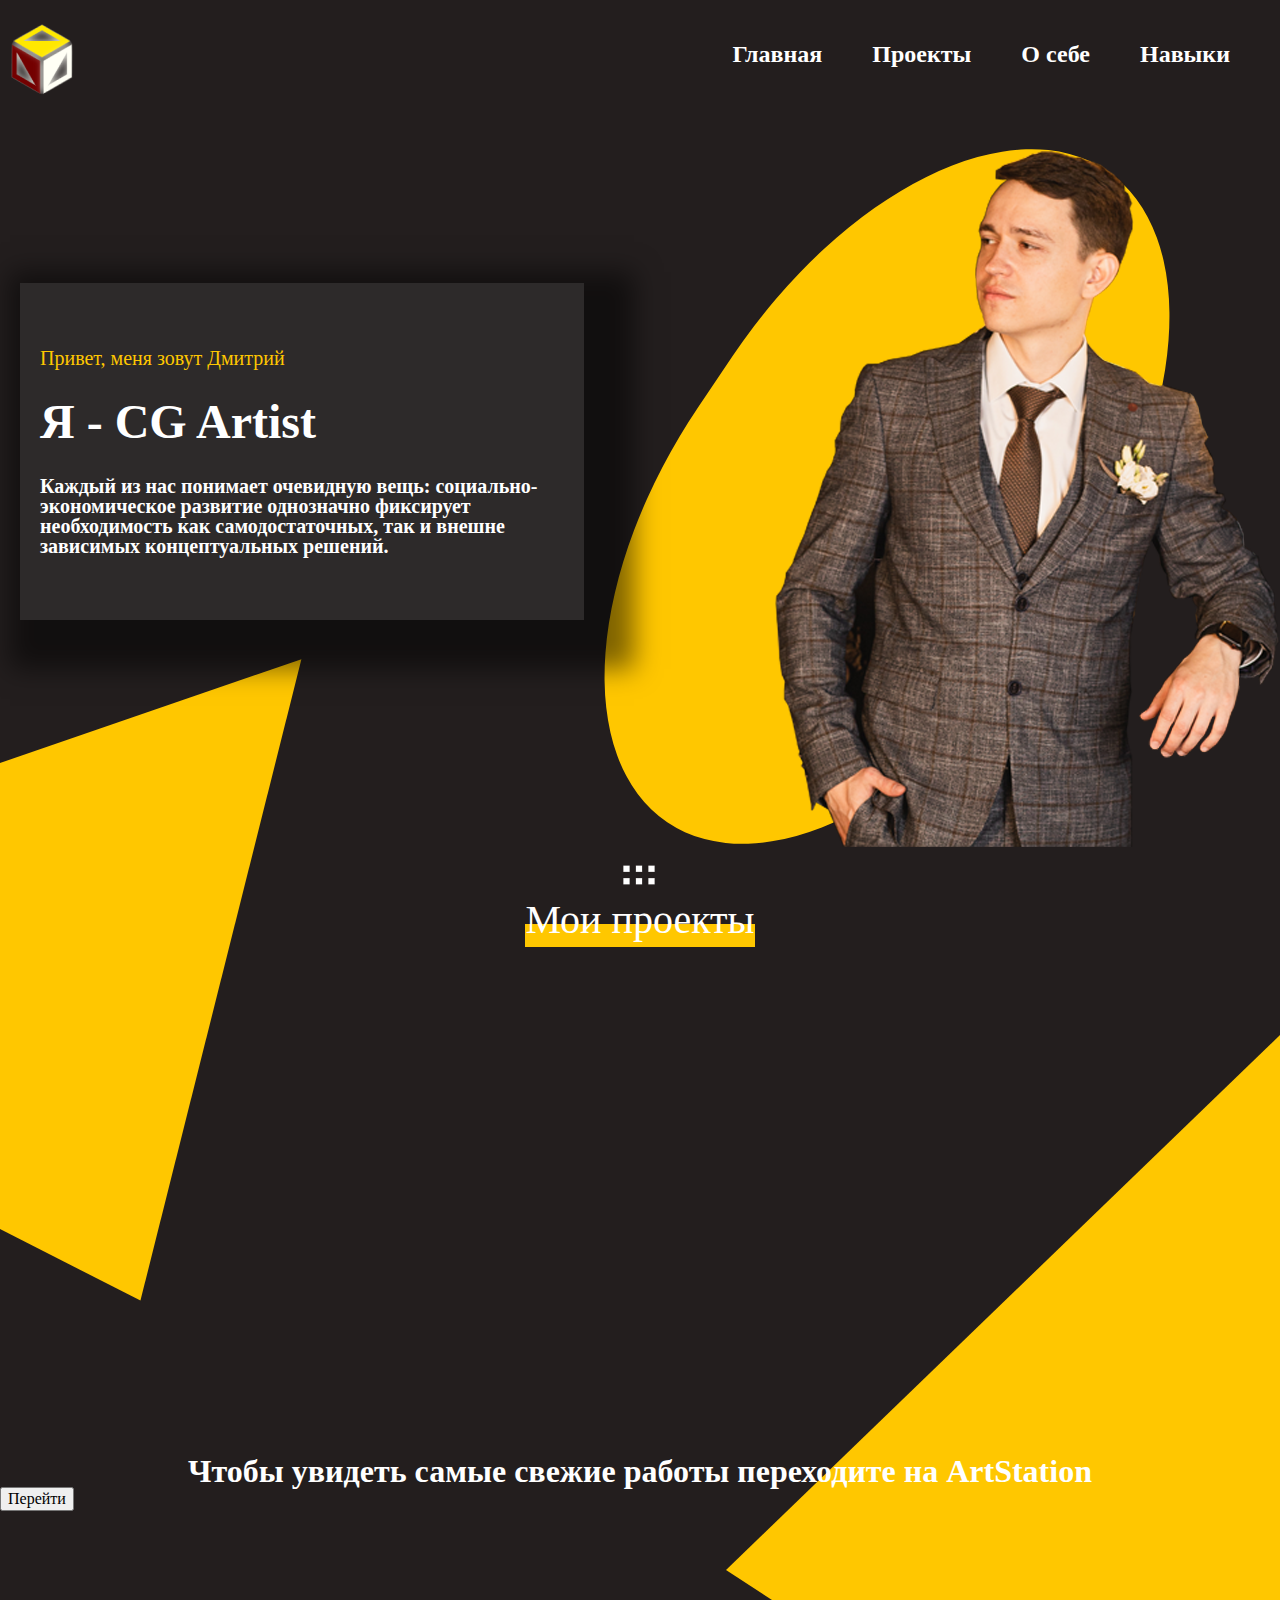
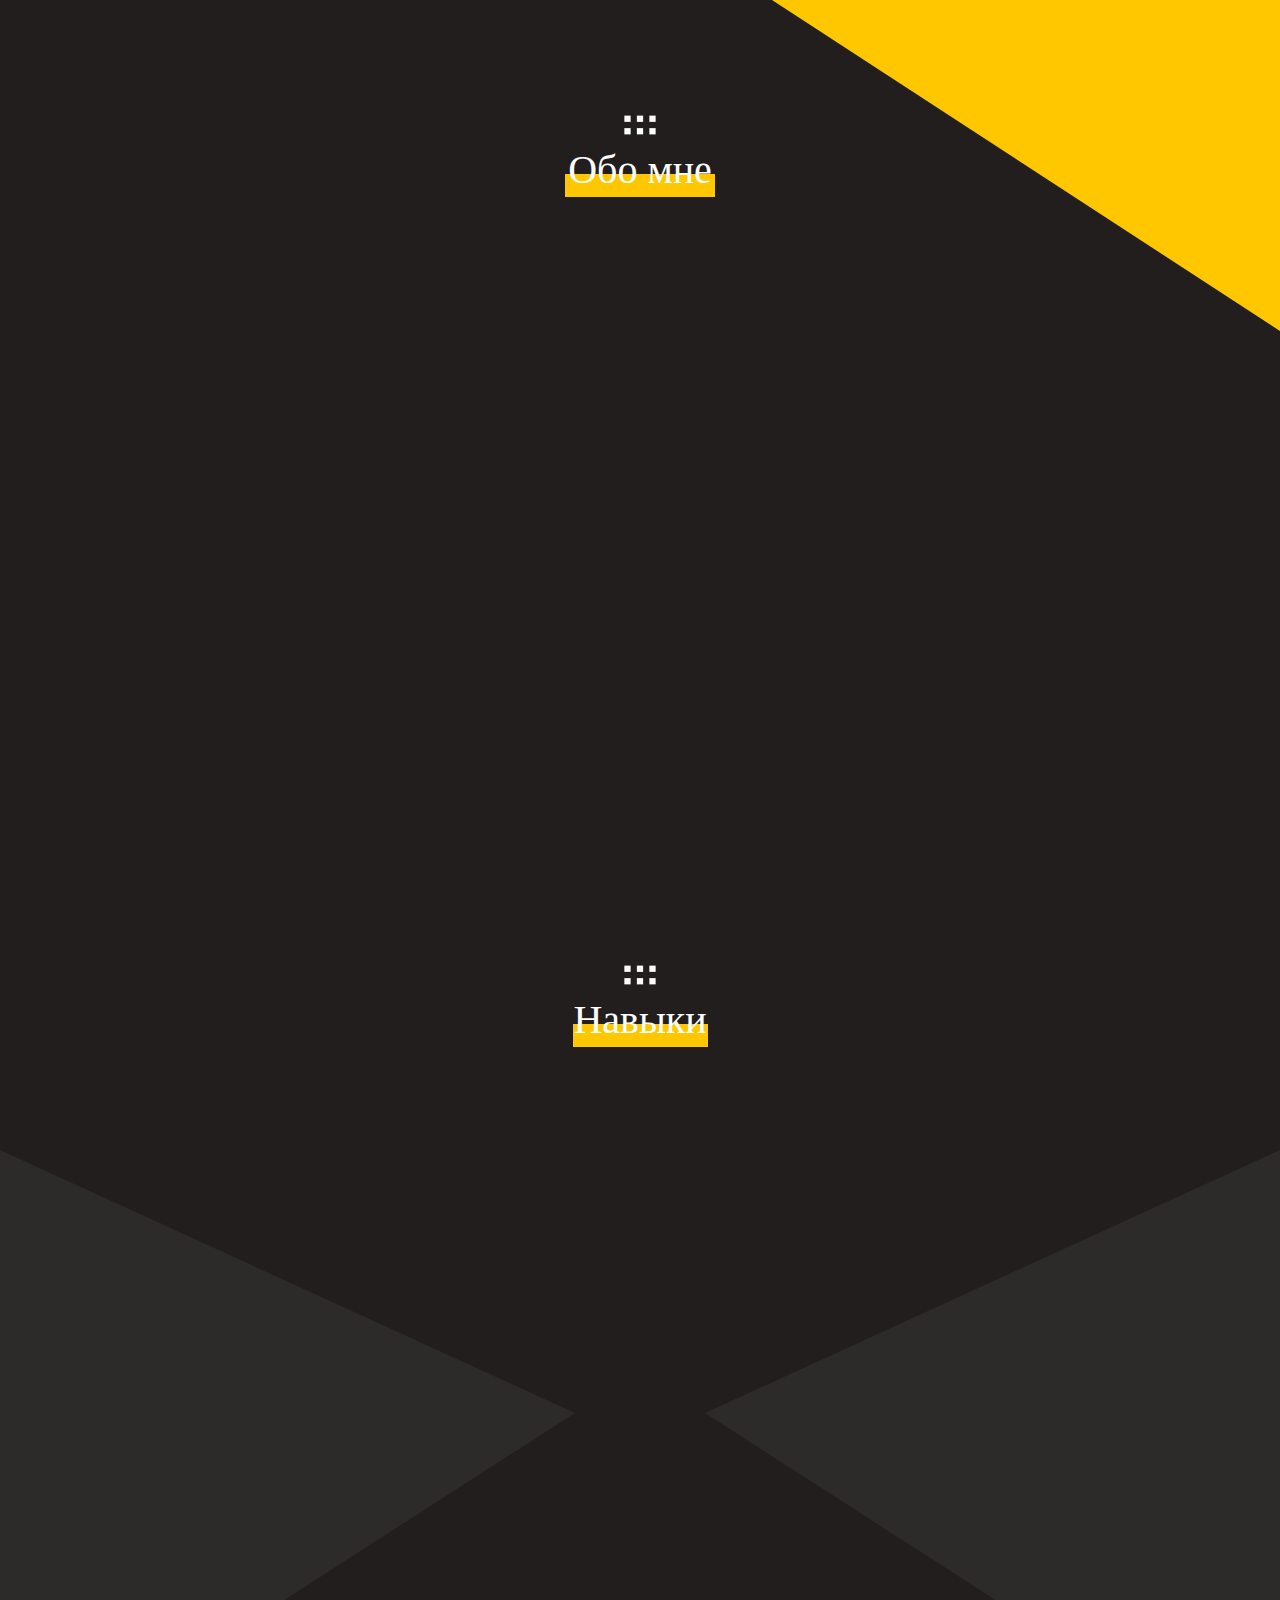
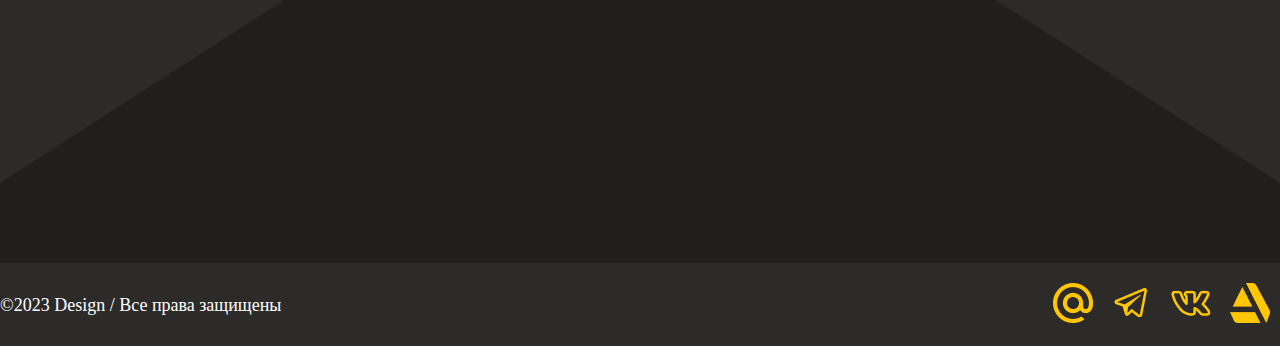
==== commit 56847e82: "Add files via upload" ====
--- a/index.html
+++ b/index.html
@@ -92,7 +92,11 @@
 
         </div>
 
-        <div class="container artstation"><p>Чтобы увидеть самые свежие работы переходите на &nbsp; <a href="https://www.artstation.com/nelian"> ArtStation</a></p></div>
+        <div class="container artstation">Чтобы увидеть самые свежие работы переходите на ArtStation</div>
+            <form class="container link-button" action="https://www.artstation.com/nelian">
+                <input type="submit" value="Перейти" />
+            </form>
+            
 
         <div class="triangle"></div>
 
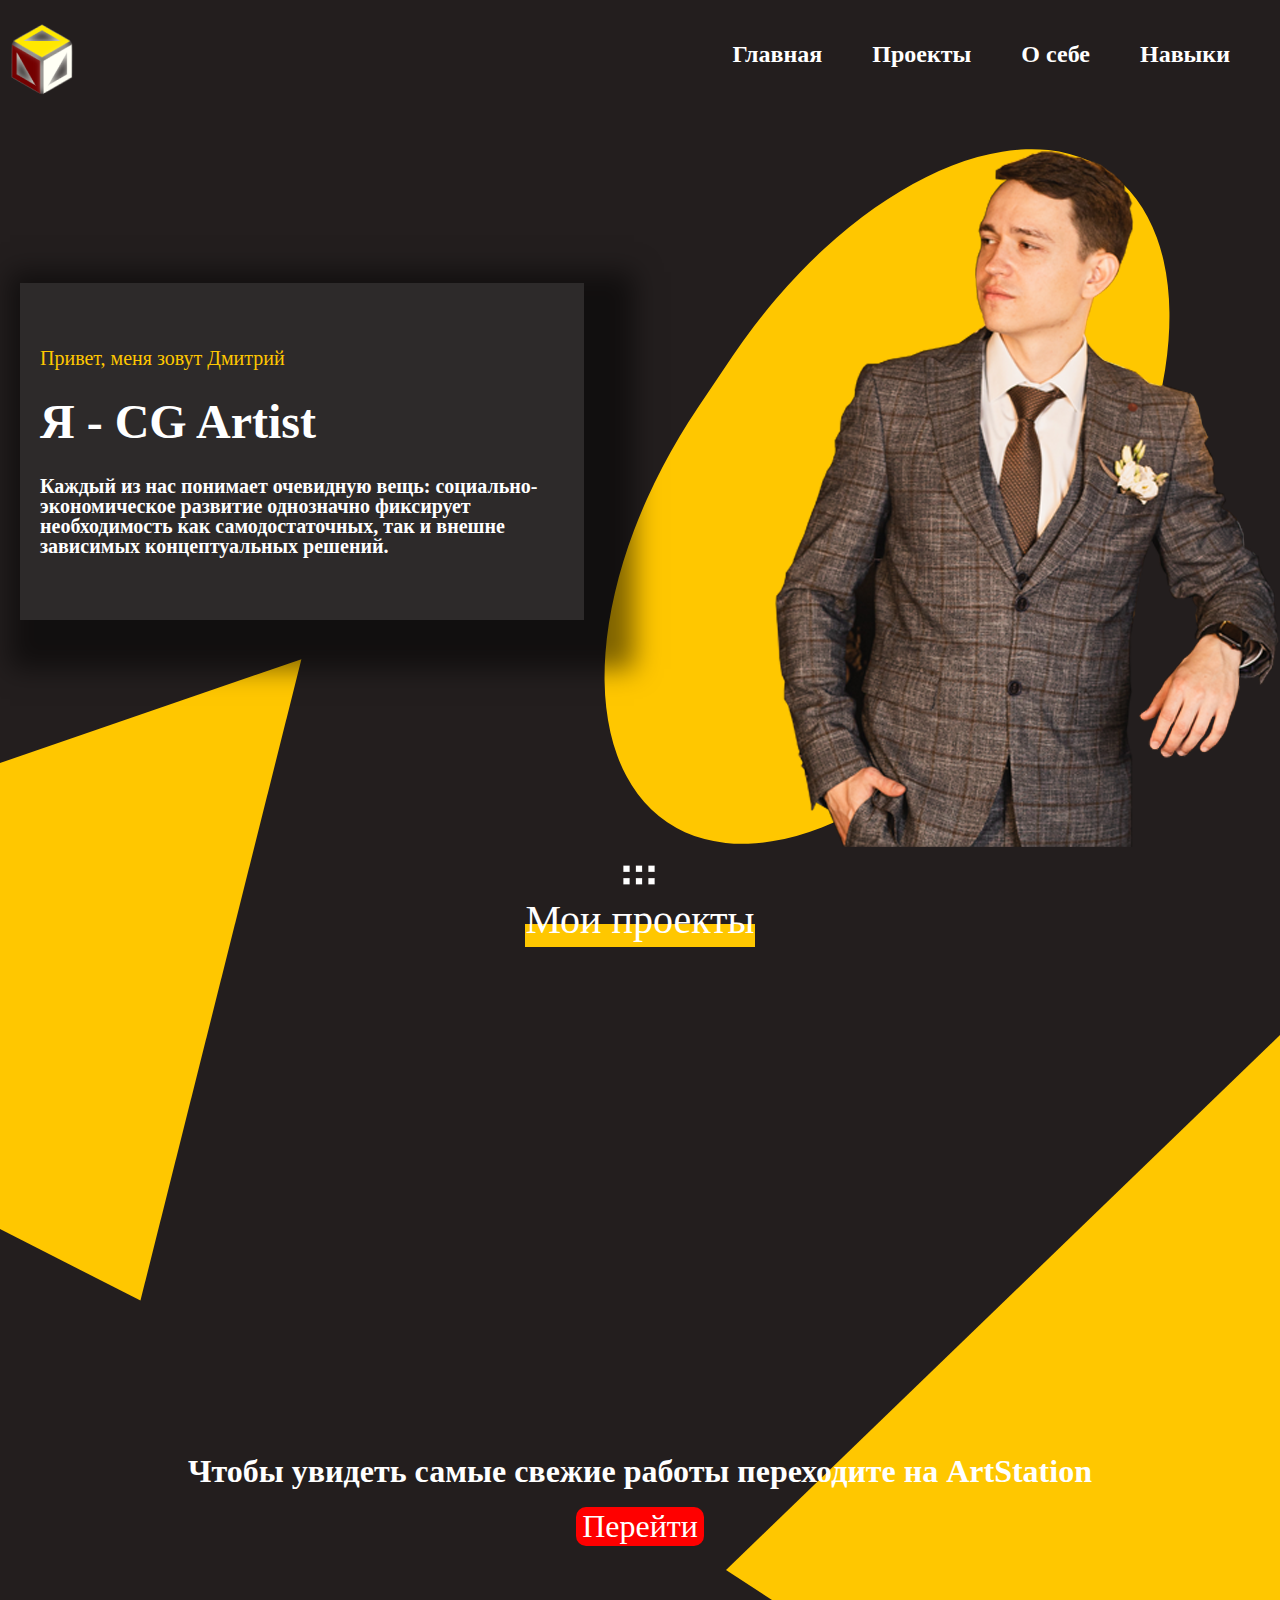
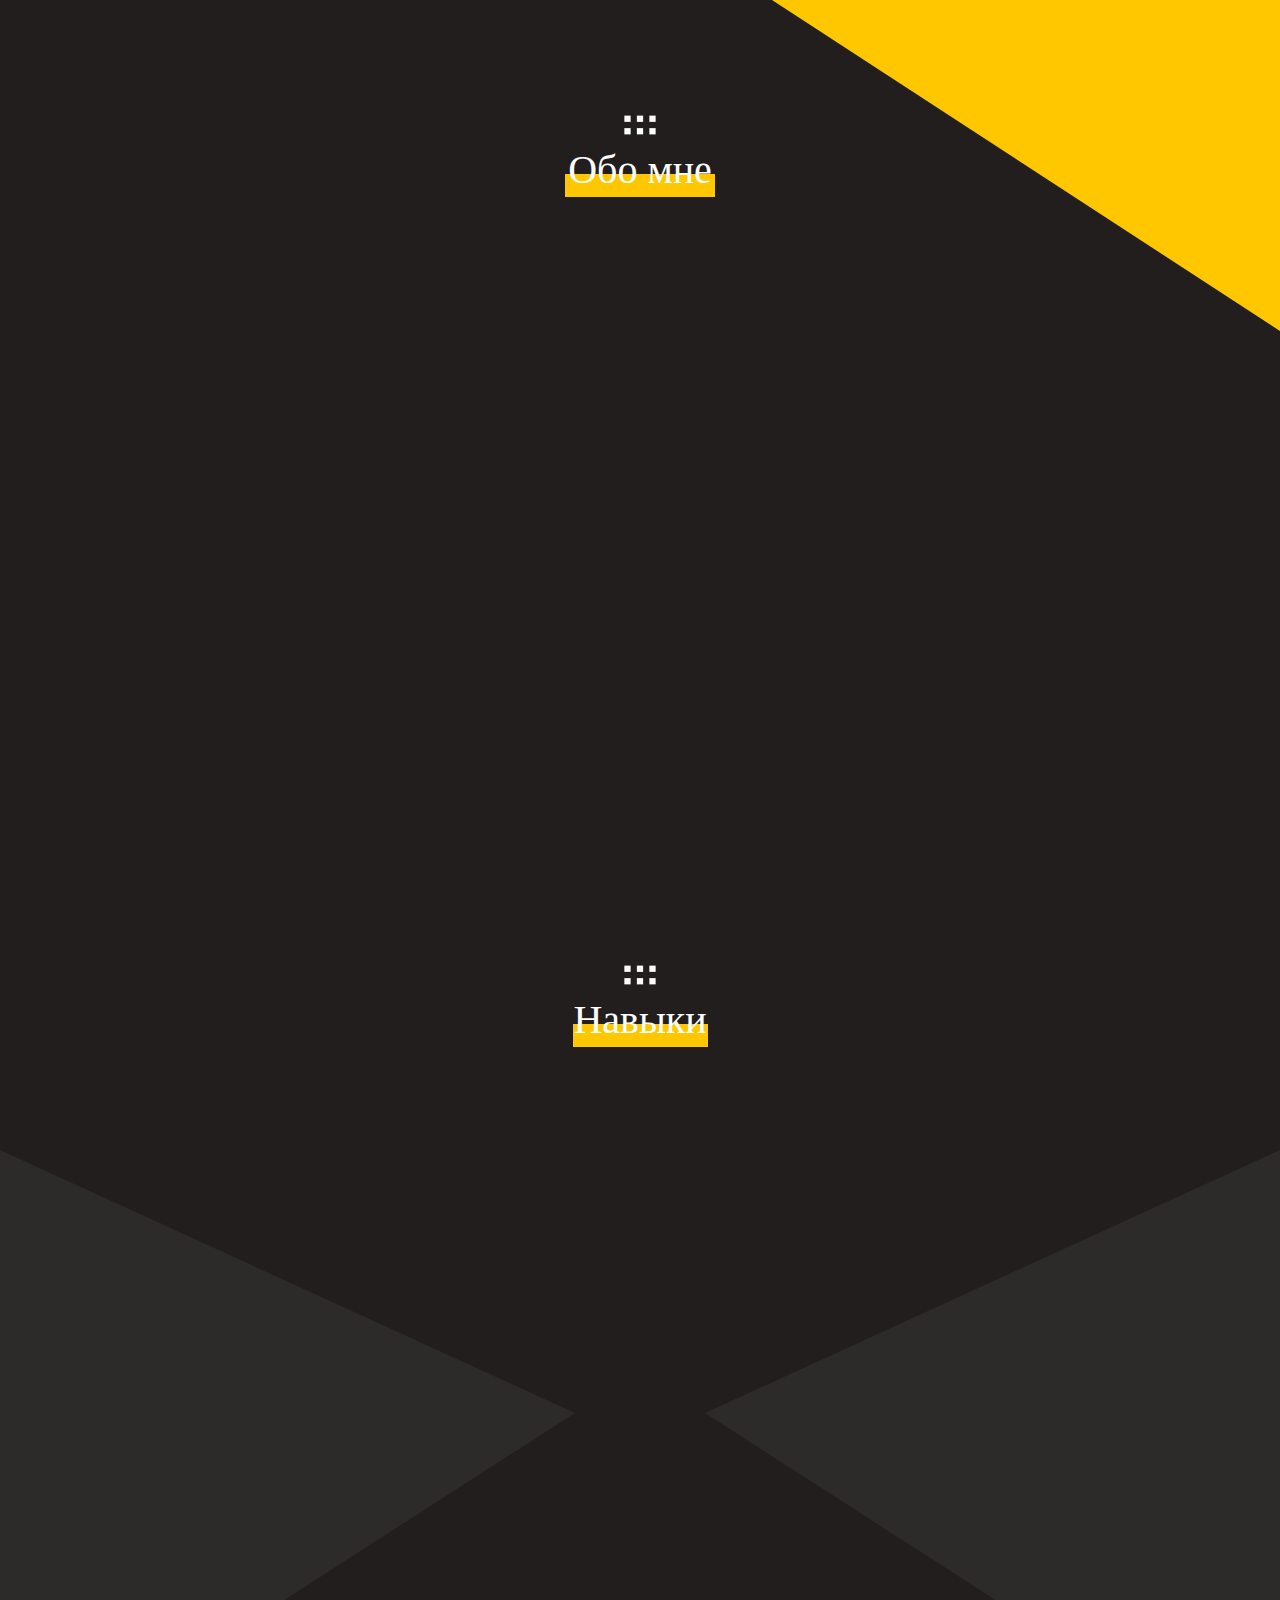
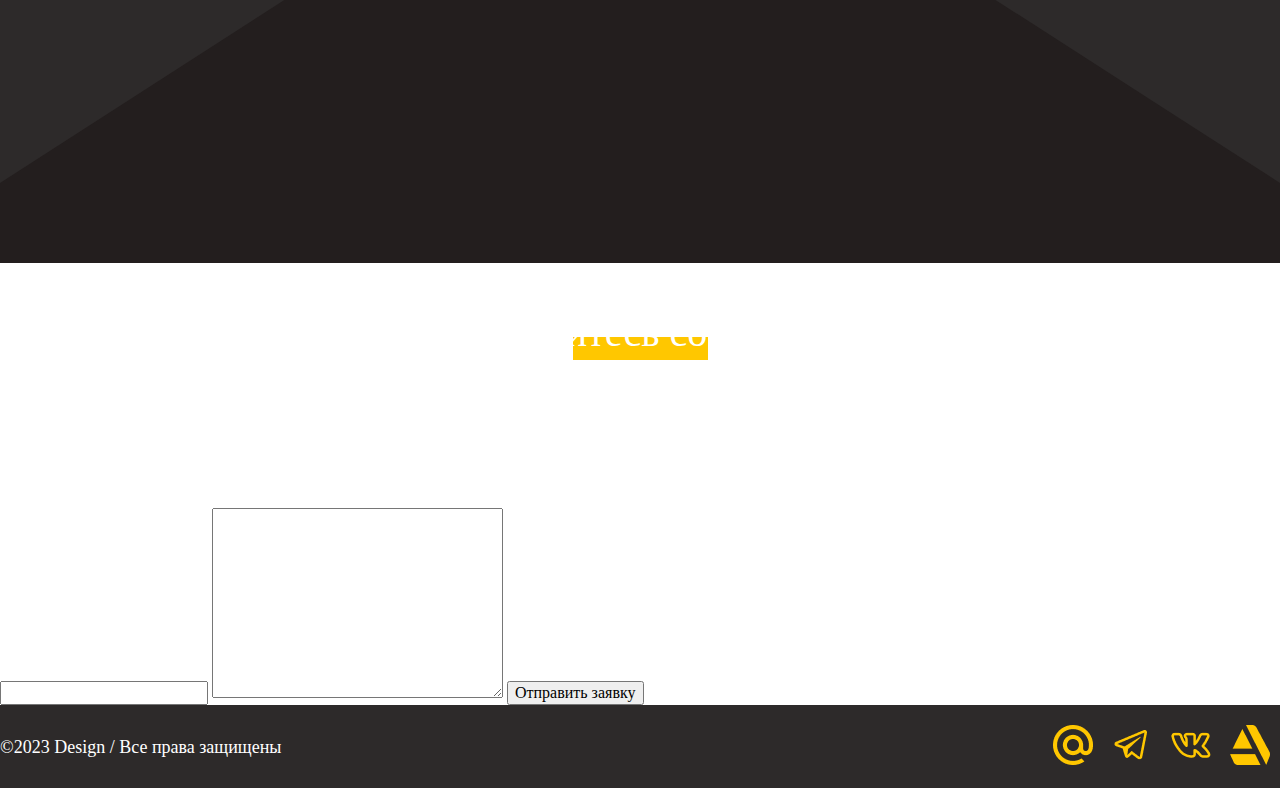
==== commit fc64dc8d: "Add files via upload" ====
--- a/index.html
+++ b/index.html
@@ -272,6 +272,22 @@
         <div class="triangle__fourth-section-right"></div>
     </section>
 
+    <section class="feedbackForm" id="feedbackForm">
+        <div class="container section__title">
+            <img src="./img/section.png" alt="">
+            <h1>Свяжитесь со мной</h1>
+            <div class="fourth_under-title"></div>
+        </div>
+
+        <form action="./send.php" method="post">
+            <input type="text" name="email">
+            <textarea name="task" cols="30" rows="10"></textarea>
+            <input type="submit" value="Отправить заявку">
+        </form>
+    </section>
+
+    
+
                                         <!-- Footer -->
 
     <footer class="footer">
@@ -280,7 +296,7 @@
                 <p>©2023 Design / Все права защищены</p>
             </div>
             <div class="footer__right-side ">
-                <a href="">
+                <a href="mailto:engrdm@mail.ru">
                     <img  src="./img/Mail.png" alt="@">
                 </a>
                 <a href="https://t.me/nelian97">
--- a/css/style.css
+++ b/css/style.css
@@ -274,12 +274,21 @@
   font-size: 32px;
   color: #ffffff;
 }
-.second-section .artstation a {
-  text-decoration: none;
-  color: rgba(245, 0, 0, 0.7803921569);
-}
-.second-section .artstation a:hover {
-  text-decoration: underline;
+.second-section .link-button {
+  z-index: 4;
+  display: flex;
+  justify-content: center;
+  margin-top: 20px;
+  padding-bottom: 20px;
+  font-family: "MPLUS1p";
+  font-weight: bold;
+  font-size: 32px;
+}
+.second-section .link-button input {
+  border-radius: 10px;
+  border: none;
+  background: #ff0000;
+  color: #ffffff;
 }
 
 .third-section {
@@ -446,7 +455,7 @@
   bottom: 0;
   left: 0;
   right: 0;
-  background: rgba(0, 0, 0, 0.637);
+  background: rgba(0, 0, 0, 0.9);
   display: flex;
   align-items: center;
   justify-content: center;
@@ -754,7 +763,8 @@
     right: 50px;
   }
   .second-section .artstation {
-    font-size: 19px;
+    text-align: center;
+    font-size: 20px;
   }
   .ellipse {
     width: 710px;
@@ -793,7 +803,8 @@
     overflow: hidden;
   }
   .second-section .artstation {
-    font-size: 15px;
+    text-align: center;
+    font-size: 20px;
   }
   .third-section {
     overflow: hidden;
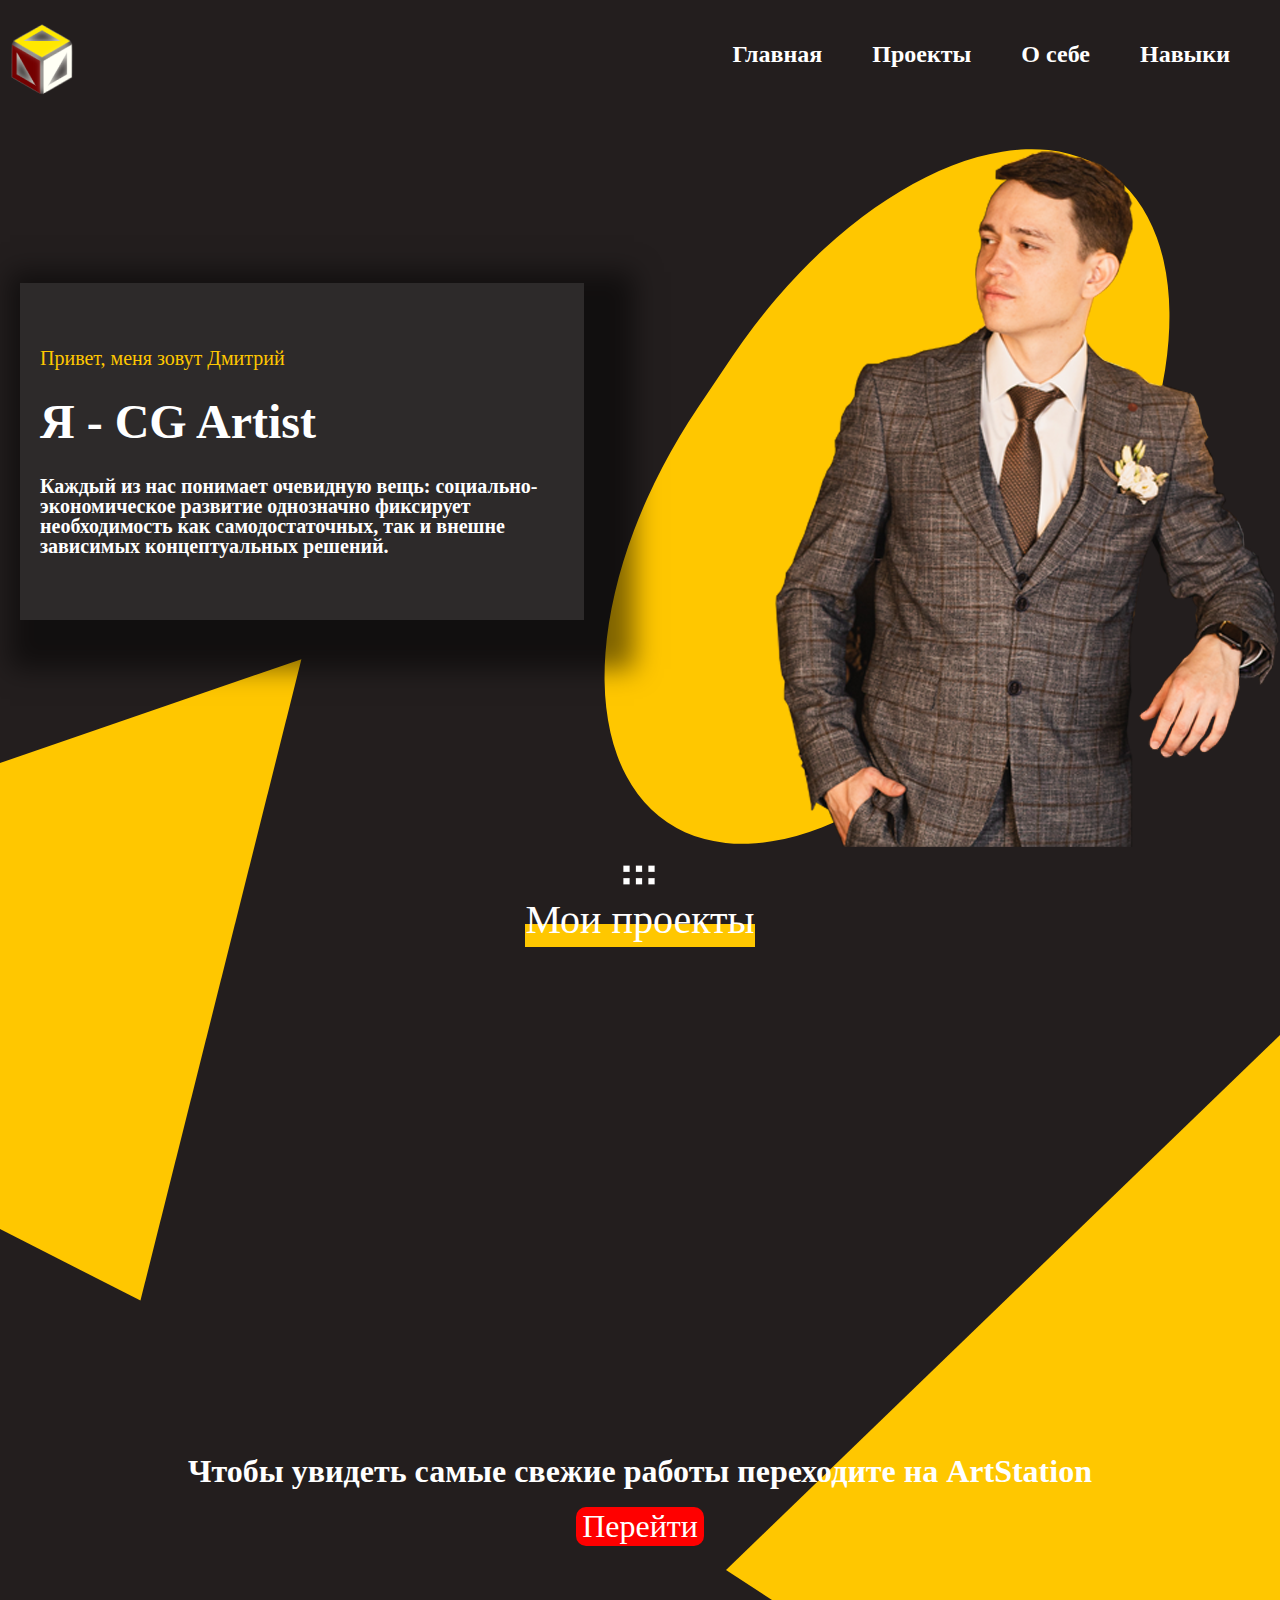
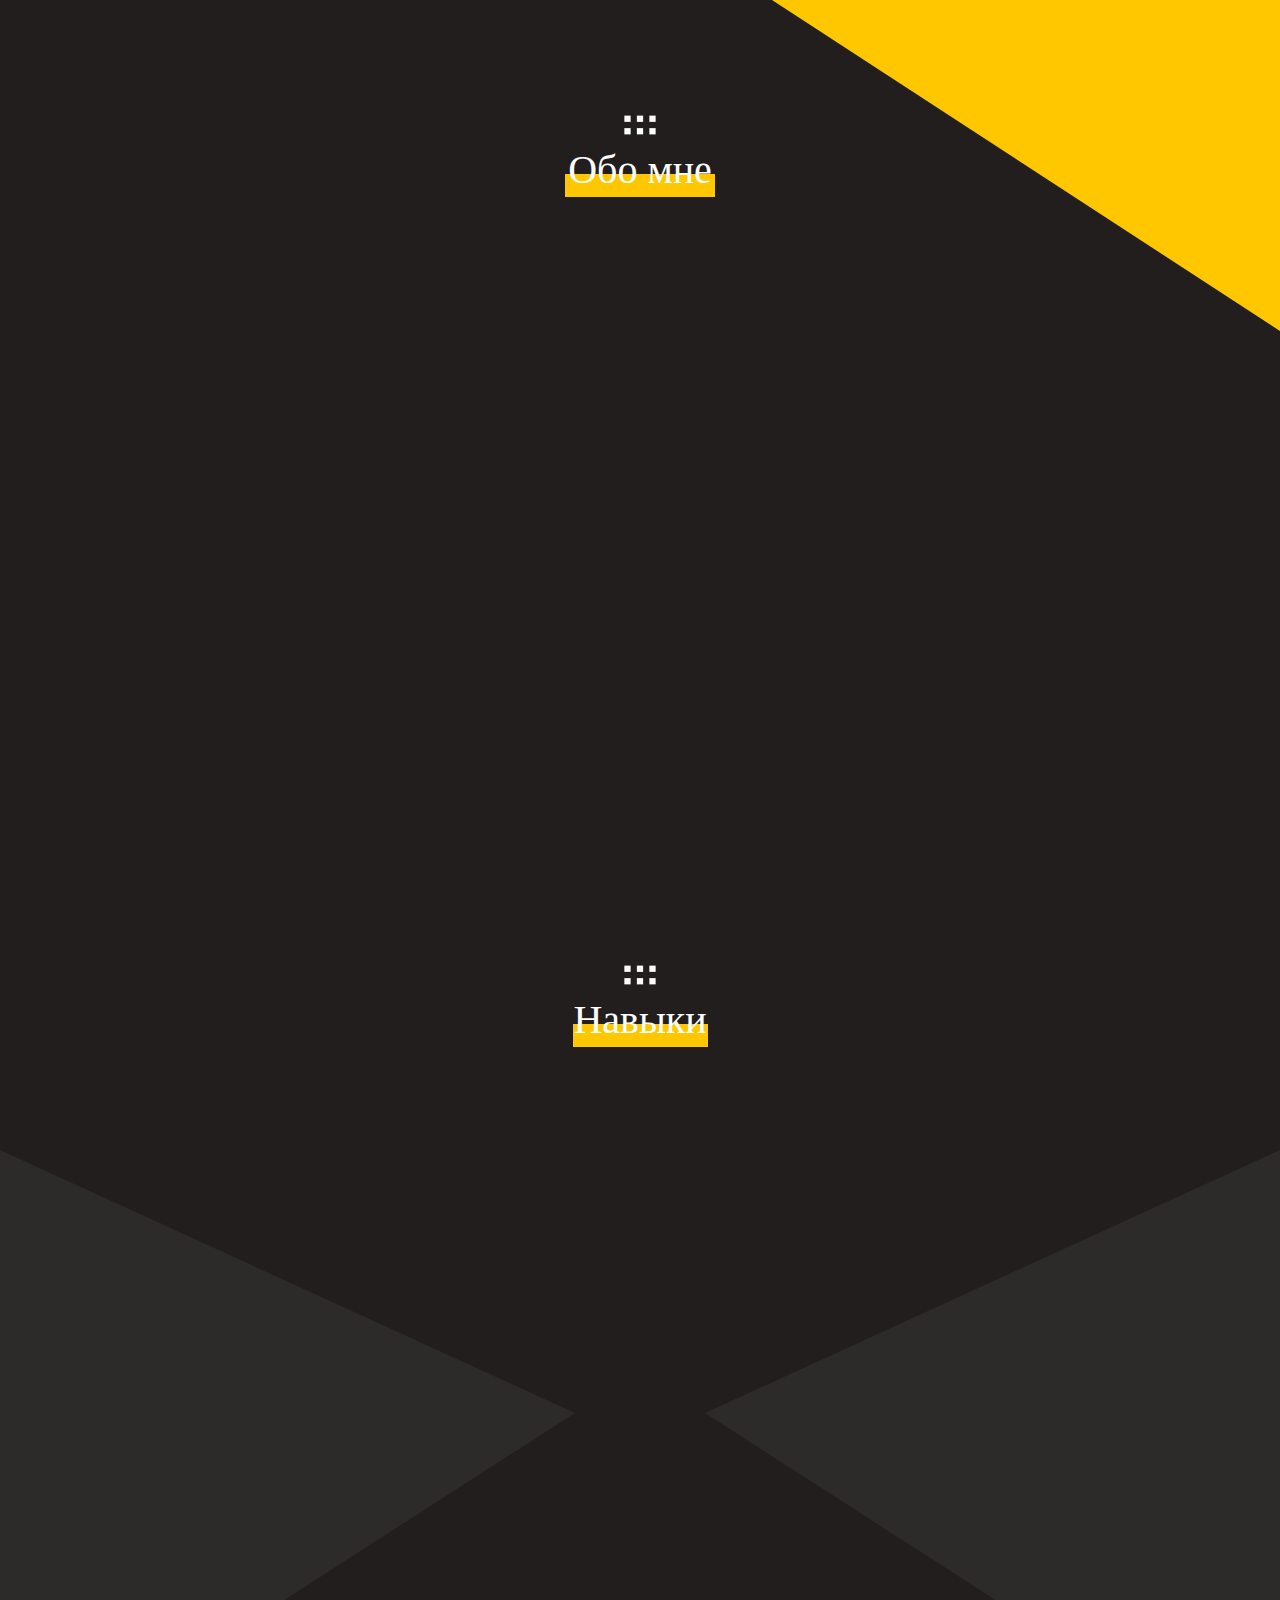
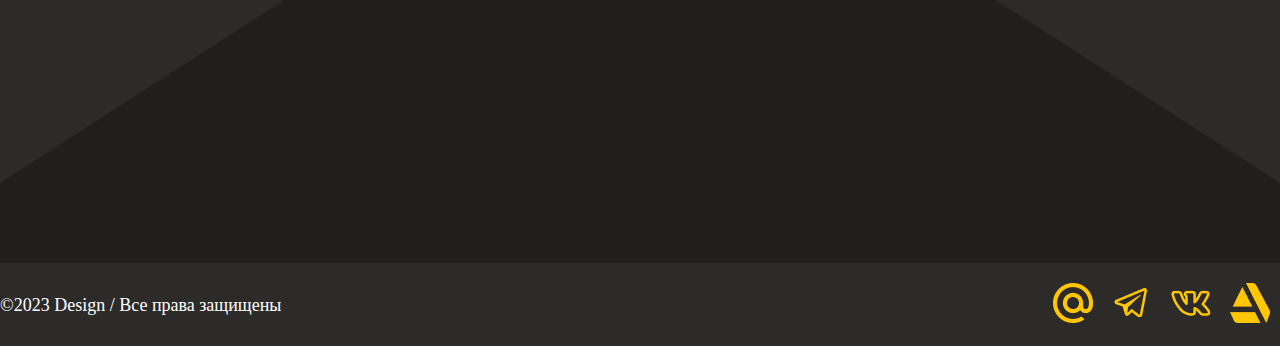
==== commit 5e683a26: "Add files via upload" ====
--- a/index.html
+++ b/index.html
@@ -270,20 +270,6 @@
            
         </div>
         <div class="triangle__fourth-section-right"></div>
-    </section>
-
-    <section class="feedbackForm" id="feedbackForm">
-        <div class="container section__title">
-            <img src="./img/section.png" alt="">
-            <h1>Свяжитесь со мной</h1>
-            <div class="fourth_under-title"></div>
-        </div>
-
-        <form action="./send.php" method="post">
-            <input type="text" name="email">
-            <textarea name="task" cols="30" rows="10"></textarea>
-            <input type="submit" value="Отправить заявку">
-        </form>
     </section>
 
     
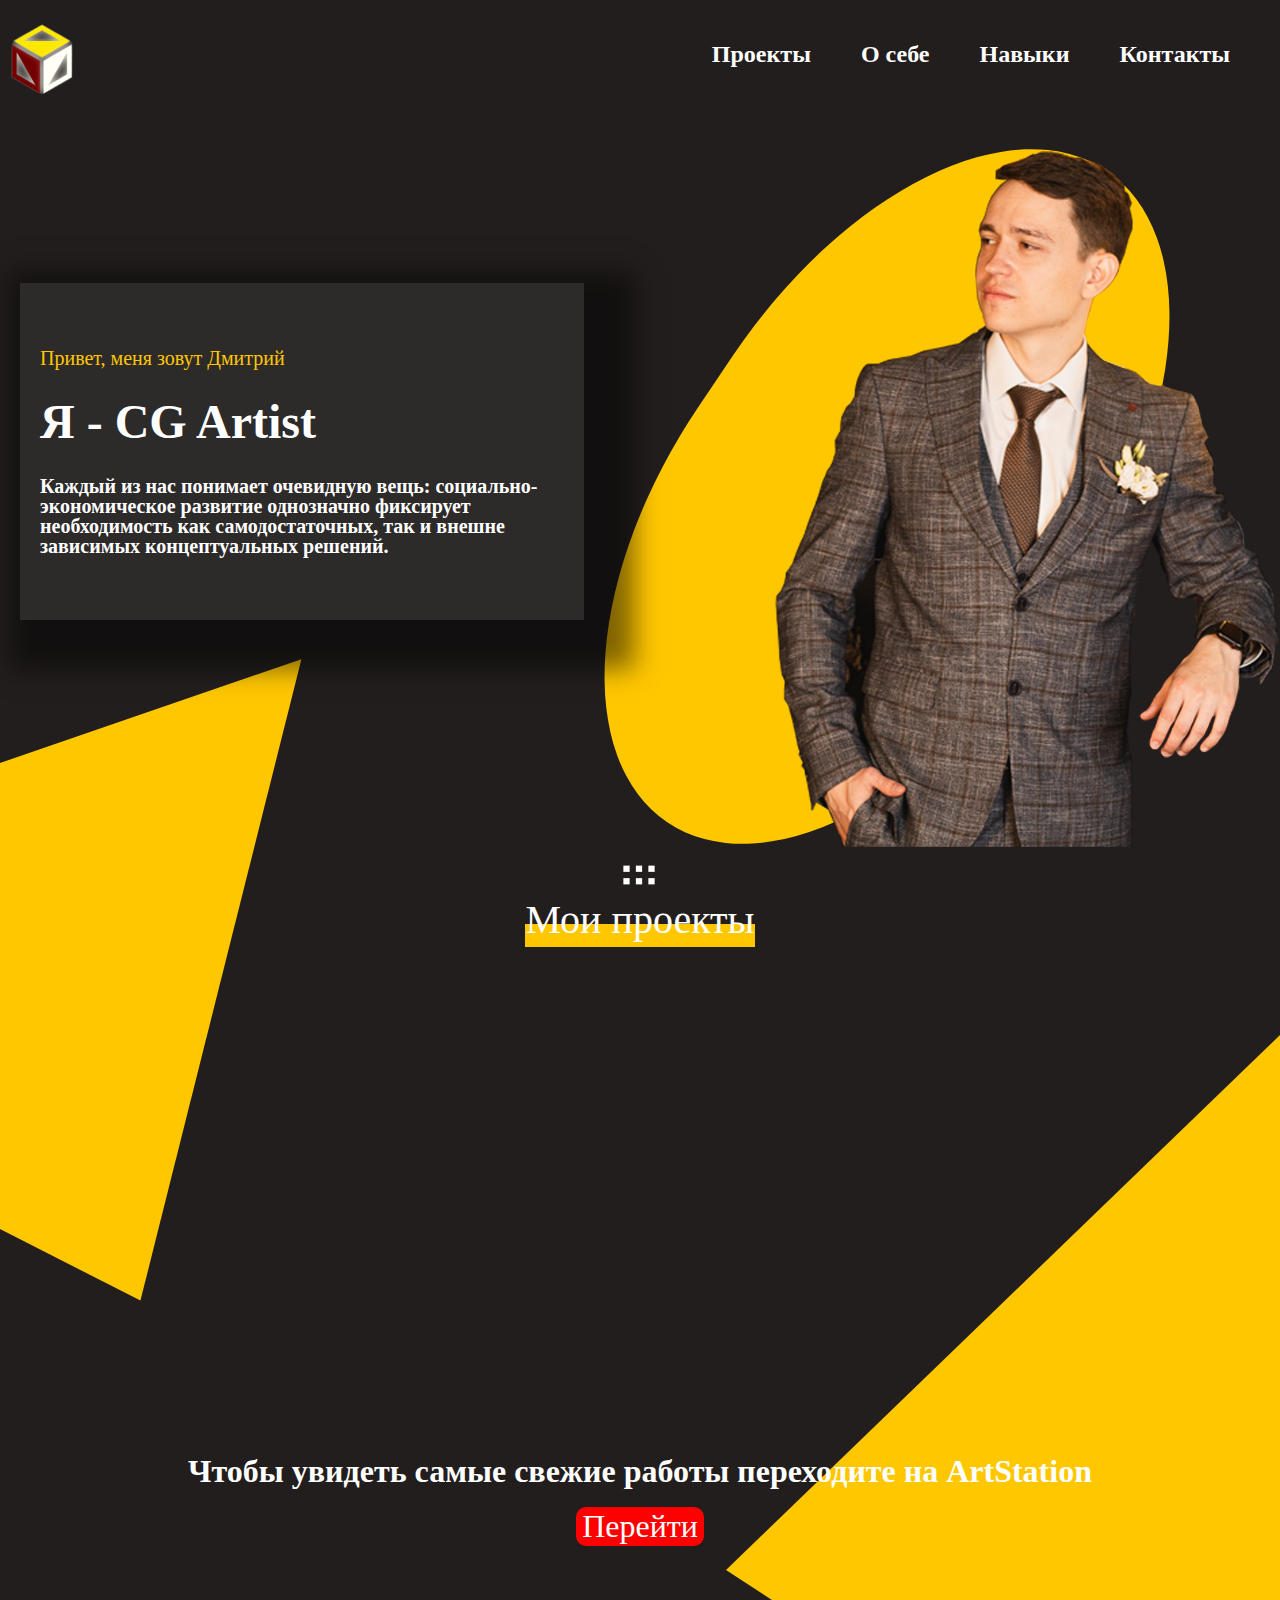
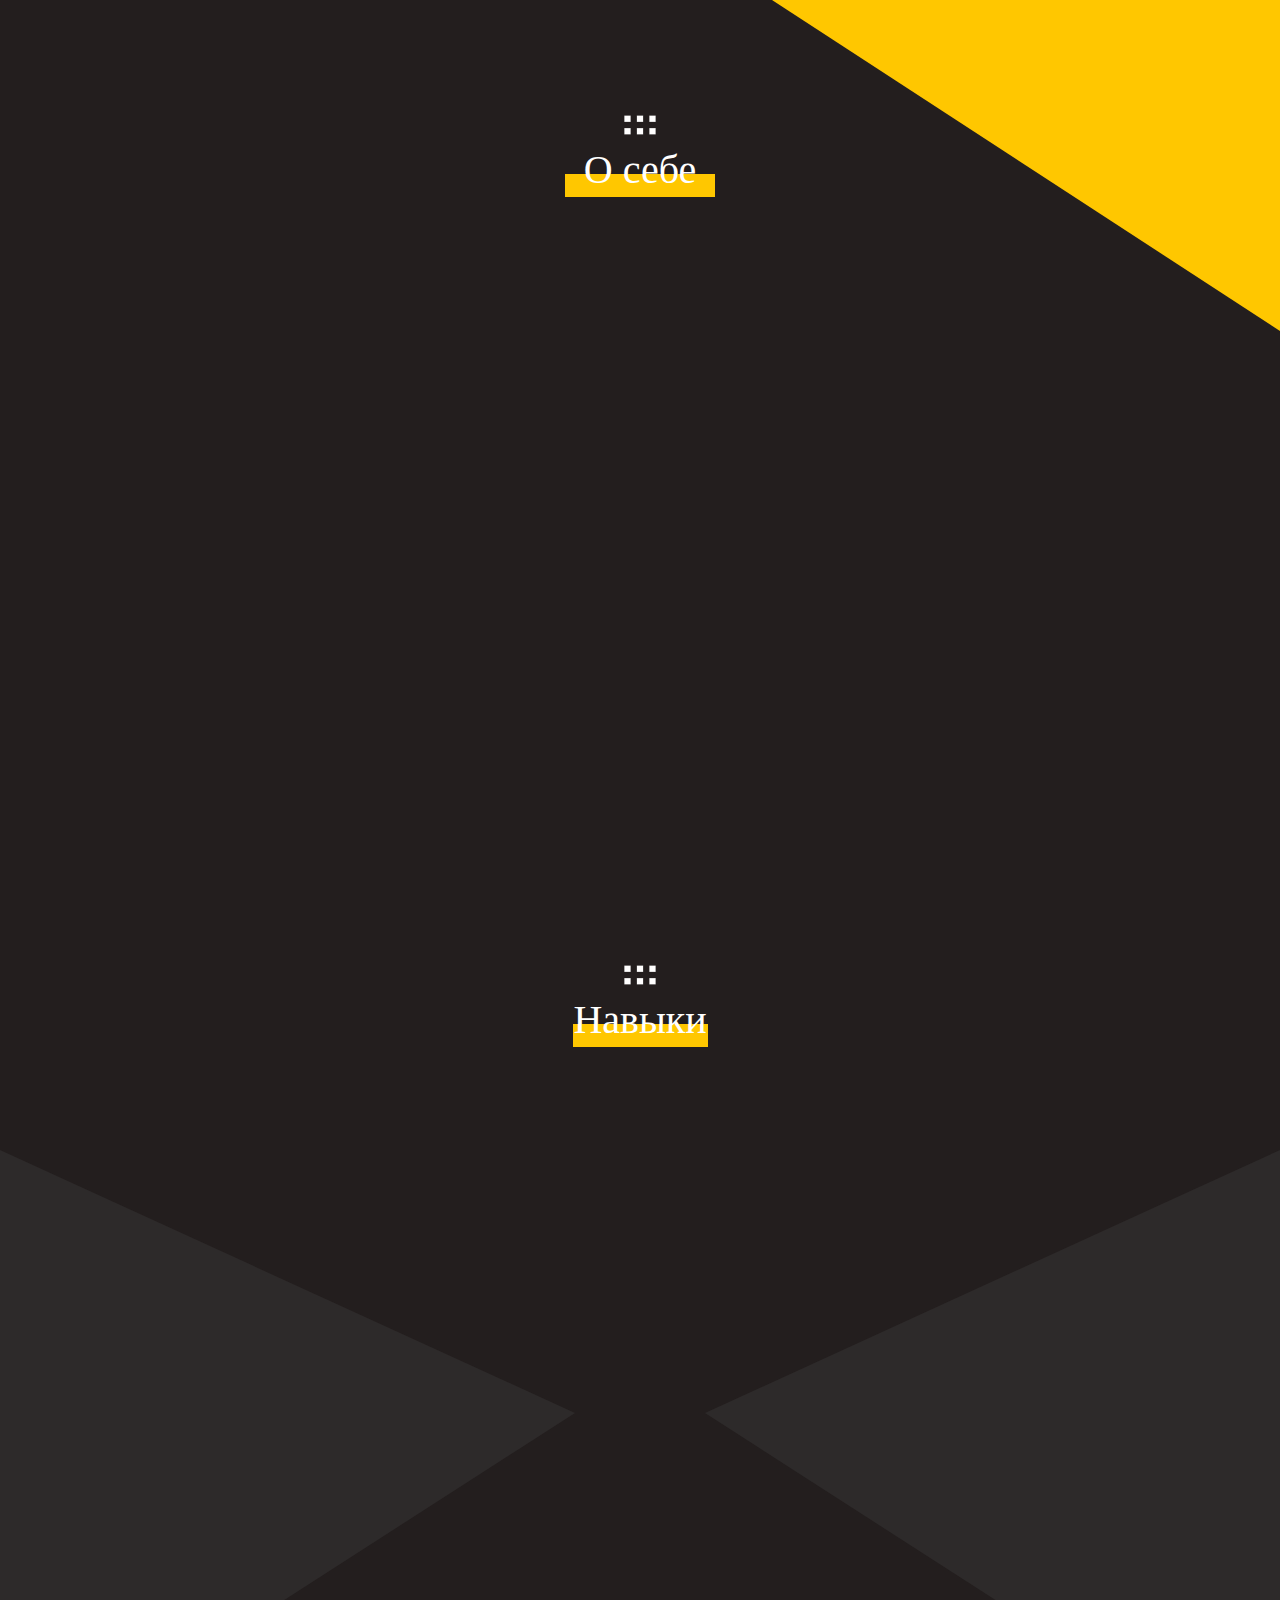
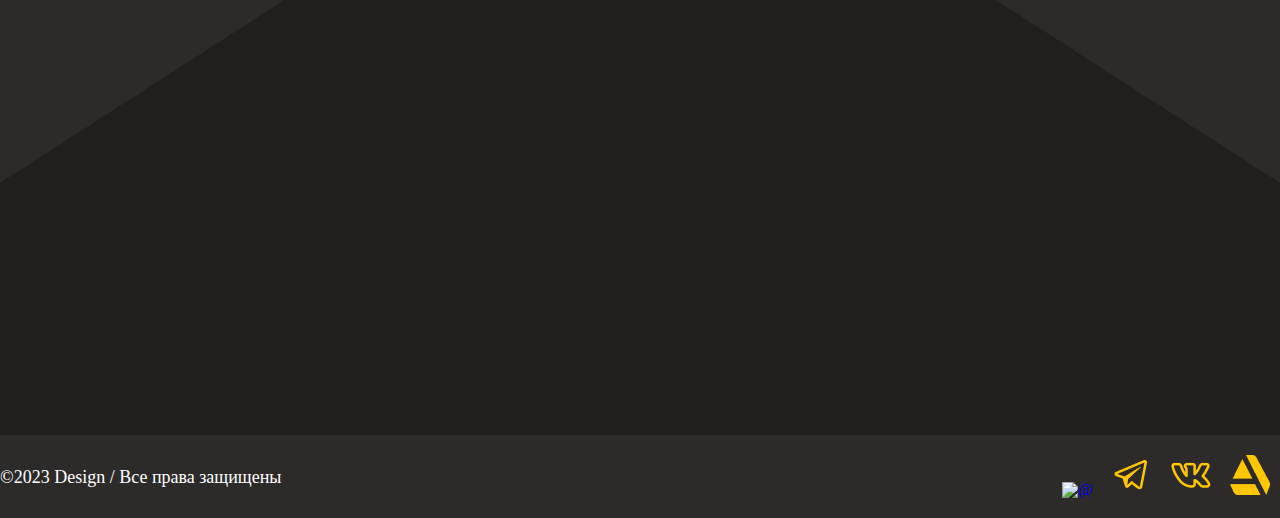
==== commit 542a54d7: "Add files via upload" ====
--- a/index.html
+++ b/index.html
@@ -26,10 +26,10 @@
             </header>
             <nav class="first-section__menu nav-menu">
                 <ul class="nav-menu__list">
-                    <a href="#main"><li class="nav-menu__item">Главная</li></a>
                     <a href="#projects"><li class="nav-menu__item">Проекты</li></a>
                     <a href="#about"><li class="nav-menu__item">О себе</li></a>
                     <a href="#skills"><li class="nav-menu__item">Навыки</li></a>
+                    <a href="#footer"><li class="nav-menu__item">Контакты</li></a>
                 </ul>
             </nav>
         </div>
@@ -110,7 +110,7 @@
         
         <div class="container section__title">
             <img src="./img/section.png" alt="">
-            <h1>Обо мне</h1>
+            <h1>О себе</h1>
             <div class="under-title third_under-title"></div>
         </div>
         <div class="container third-section__content">
@@ -128,10 +128,10 @@
                     <div class="third__contacts">
                         <img class="contacts__img" src="./img/Mail.png" alt="@">
                         <p>dimka97-10@mail.ru</p>
-                        <img class="contacts__img" src="./img/telegram.png" alt="телеграм">
-                        <p>@nelian97</p>
-                        <img class="contacts__img" src="./img/vk.png" alt="VK">
-                        <p>vk.com/del97</p>
+                        <a href="https://t.me/nelian97"><img class="contacts__img" src="./img/telegram.png" alt="телеграм">
+                        <p>@nelian97</p></a>
+                        <a href="https://vk.com/del97"><img class="contacts__img" src="./img/vk.png" alt="VK">
+                        <p>vk.com/del97</p></a>
                     </div>
                 </div>
                     
@@ -267,23 +267,70 @@
                 </div>
             </div>
 
+            <div class="skill Unreal element-animation">
+                <div class="skill__icon">
+                    <img src="./img/Unreal.png" alt="Unreal Engine 5">
+                    <p>Unreal Engine 5</p>
+                </div>
+                
+                <div class="bar">
+                    <div class="bar-section"></div>
+                    <div class="bar-section"></div>
+                    <div class="bar-section"></div>
+                    <div class="bar-section"></div>
+                    <div class="bar-section"></div>
+                </div>
+            </div>
+
+            <div class="break"></div>
+
+            <div class="skill marmoset element-animation">
+                <div class="skill__icon">
+                    <img src="./img/marmoset.png" alt="Marmoset">
+                    <p>Marmoset</p>
+                </div>
+                
+                <div class="bar">
+                    <div class="bar-section"></div>
+                    <div class="bar-section"></div>
+                    <div class="bar-section"></div>
+                    <div class="bar-section"></div>
+                    <div class="bar-section"></div>
+                </div>
+            </div>
+
+            <div class="skill RizomUV element-animation">
+                <div class="skill__icon">
+                    <img src="./img/RizomUV.png" alt="Rizom UV">
+                    <p>Rizom UV</p>
+                </div>
+                
+                <div class="bar">
+                    <div class="bar-section"></div>
+                    <div class="bar-section"></div>
+                    <div class="bar-section"></div>
+                    <div class="bar-section"></div>
+                    <div class="bar-section"></div>
+                </div>
+            </div>
+
+           
            
         </div>
         <div class="triangle__fourth-section-right"></div>
     </section>
 
-    
 
                                         <!-- Footer -->
 
-    <footer class="footer">
+    <footer class="footer" id="footer">
         <div class="container footer-container">
             <div class="footer__left-side">
                 <p>©2023 Design / Все права защищены</p>
             </div>
             <div class="footer__right-side ">
-                <a href="mailto:engrdm@mail.ru">
-                    <img  src="./img/Mail.png" alt="@">
+                <a href="https://wa.me/qr/7QZFHH4ID4UAH1">
+                    <img  src="./img/Whatsapp.png" alt="@">
                 </a>
                 <a href="https://t.me/nelian97">
                     <img  src="./img/telegram.png" alt="telegram"> 
@@ -301,11 +348,11 @@
 
                                     <!-- Gallery Interior -->
 
-    <div class="overlay overlay__hidden" id="gallery_Interior" >
+    <div class="overlay overlay__hidden" id="gallery_Interior">
         <div class="cross" >
             <span class="cross-sign" onclick="togglePopupInterior()">&#x2715</span>
         </div>
-        <div id="carousel_1" class="carousel slide">
+        <div id="carousel_1" class="carousel slide" >
             <div class="carousel-indicators">
             <button type="button" data-bs-target="#carouselExampleIndicators" data-bs-slide-to="0" class="active" aria-current="true" aria-label="Slide 1"></button>
             <button type="button" data-bs-target="#carouselExampleIndicators" data-bs-slide-to="1" aria-label="Slide 2"></button>
@@ -323,7 +370,7 @@
             
 
             </div>
-            <div class="carousel-inner ">
+            <div class="carousel-inner " >
             <div class="carousel-item active ">
                 <img src="./img/Gallery/interior1.jpg" class="d-block w-75 mx-auto my-5 " alt="...">
             </div>
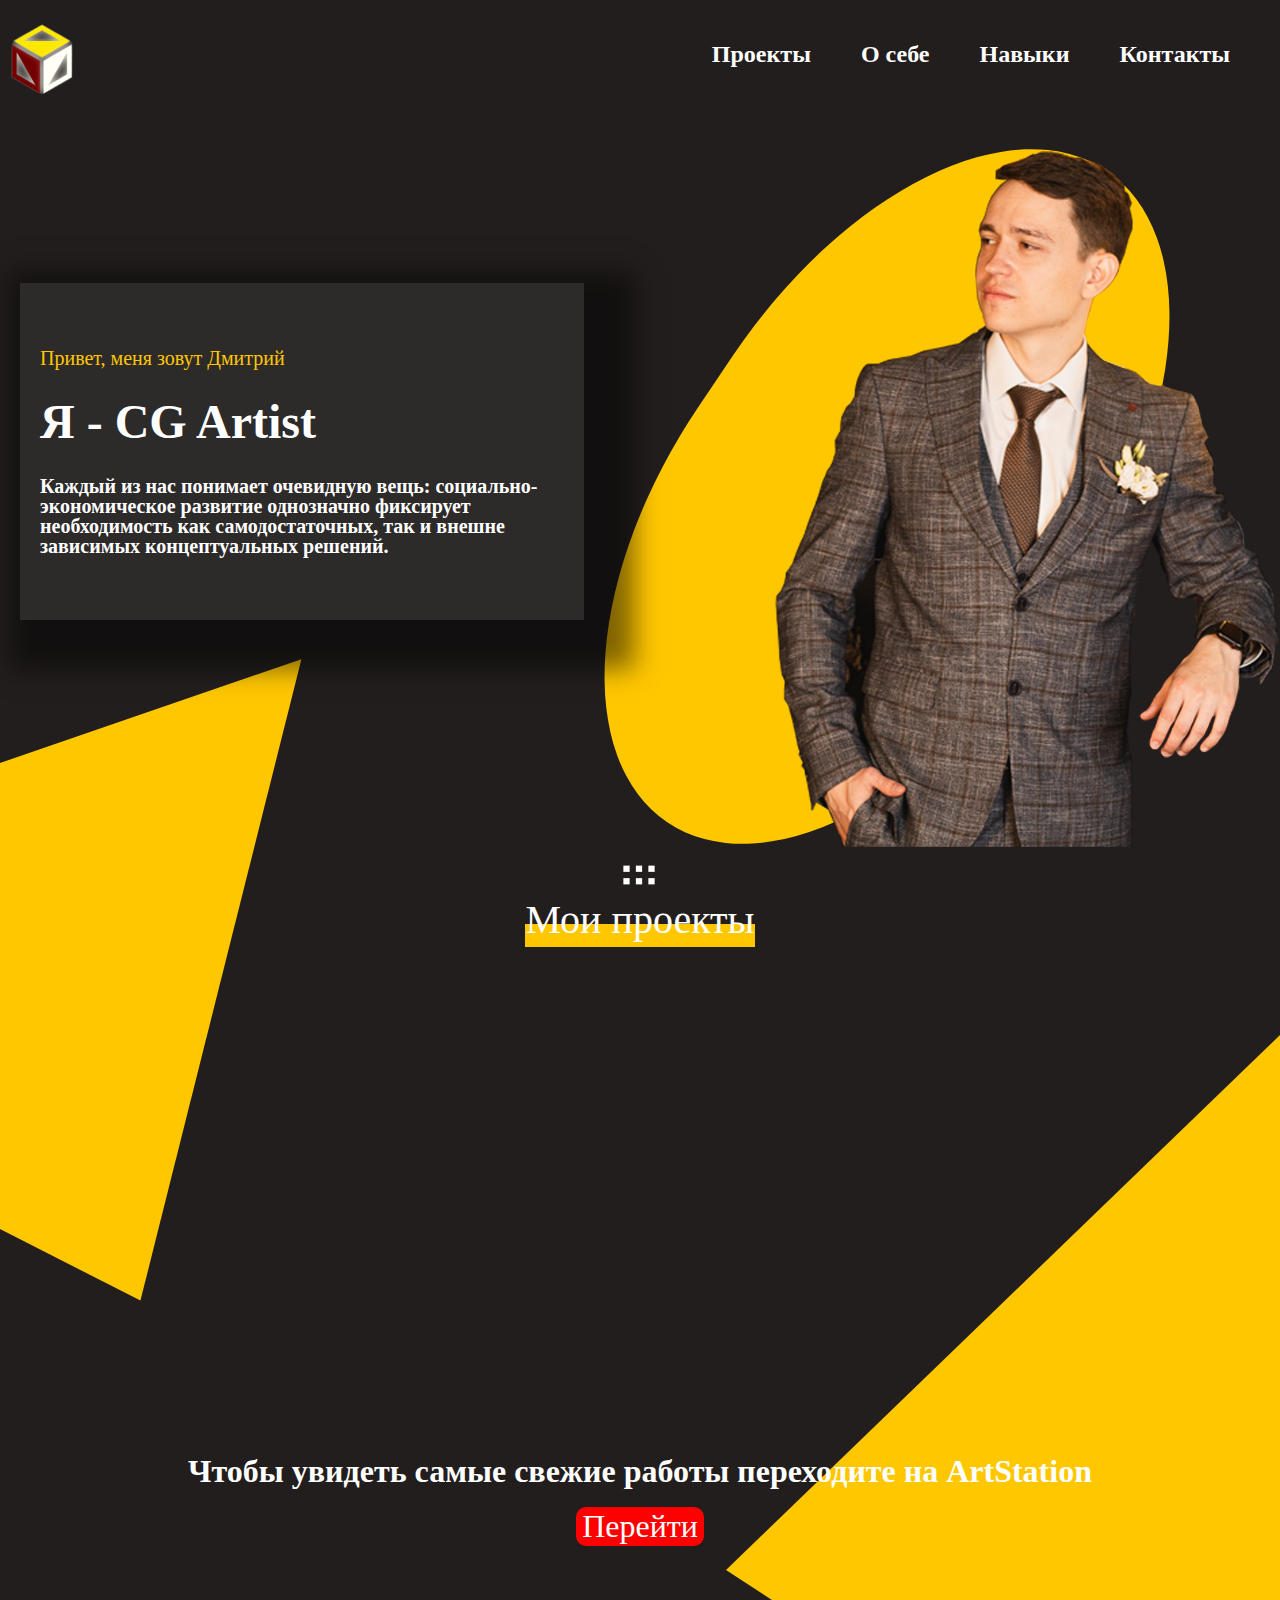
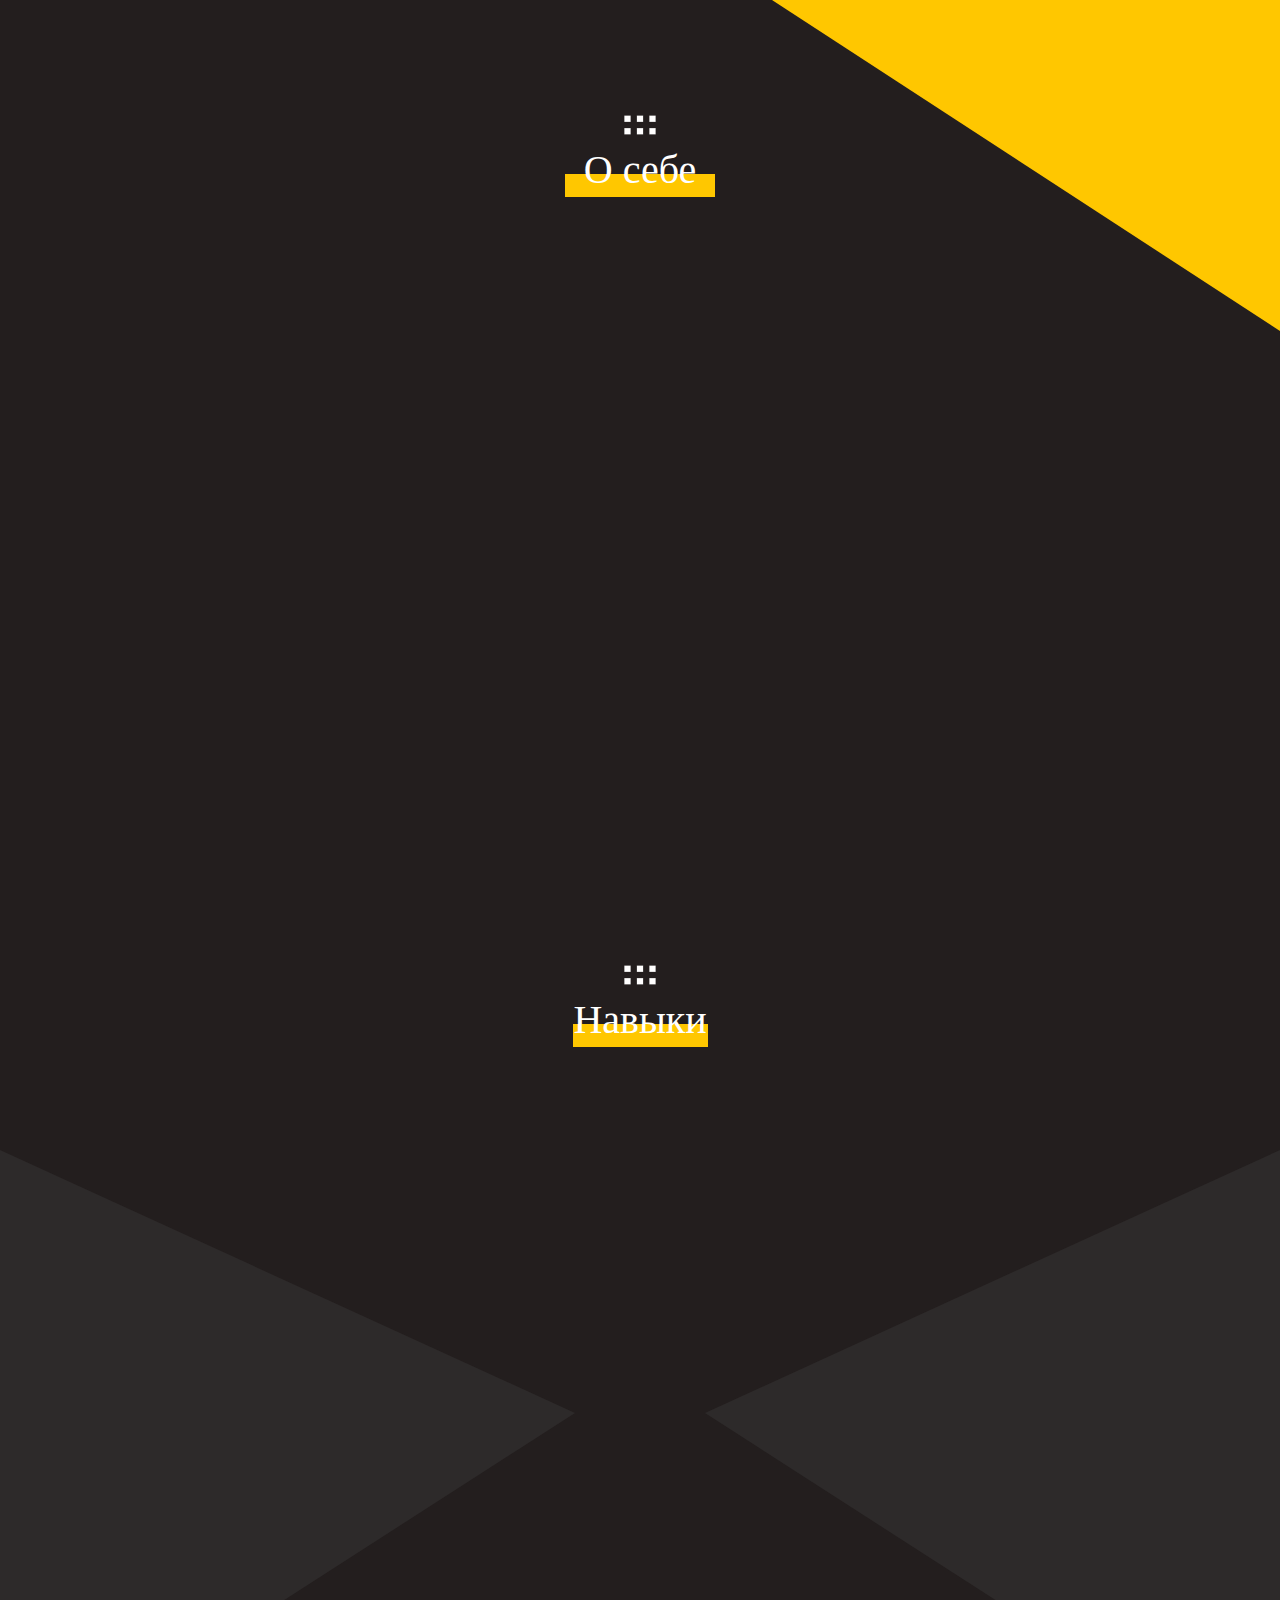
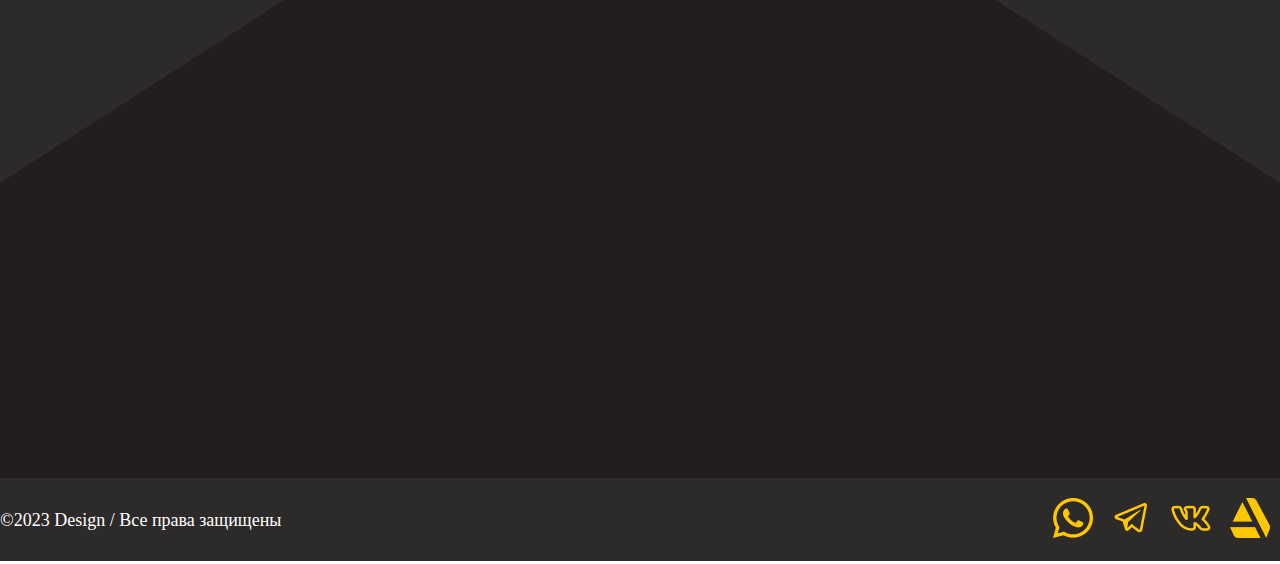
==== commit 83f89c81: "Добавлены новые фотографии в галерею" ====
--- a/index.html
+++ b/index.html
@@ -366,13 +366,14 @@
             <button type="button" data-bs-target="#carouselExampleIndicators" data-bs-slide-to="9" aria-label="Slide 10"></button>
             <button type="button" data-bs-target="#carouselExampleIndicators" data-bs-slide-to="10" aria-label="Slide 11"></button>
             <button type="button" data-bs-target="#carouselExampleIndicators" data-bs-slide-to="11" aria-label="Slide 12"></button>
-            
+            <button type="button" data-bs-target="#carouselExampleIndicators" data-bs-slide-to="12" aria-label="Slide 13"></button>
+            <button type="button" data-bs-target="#carouselExampleIndicators" data-bs-slide-to="13" aria-label="Slide 14"></button>
             
 
             </div>
             <div class="carousel-inner " >
             <div class="carousel-item active ">
-                <img src="./img/Gallery/interior1.jpg" class="d-block w-75 mx-auto my-5 " alt="...">
+                <img src="./img/Gallery/interior1.jpg" class="d-block w-75 mx-auto  my-5" alt="...">
             </div>
             <div class="carousel-item">
                 <img src="./img/Gallery/interior2.jpg" class="d-block w-75 mx-auto my-5" alt="...">
@@ -406,6 +407,12 @@
             </div>
             <div class="carousel-item">
                 <img src="./img/Gallery/interior13.jpg" class="d-block w-100 mx-auto my-5" alt="...">
+            </div> 
+            <div class="carousel-item">
+                <img src="https://cdnb.artstation.com/p/assets/images/images/066/035/063/large/dmitrii-andreevich-render11-1.jpg?1691867261" class="d-block w-100 mx-auto my-5" alt="...">
+            </div> 
+            <div class="carousel-item">
+                <img src="https://cdna.artstation.com/p/assets/images/images/066/035/066/large/dmitrii-andreevich-render11-2.jpg?1691867271" class="d-block w-100 mx-auto my-5" alt="...">
             </div> 
             </div>
             <button class="carousel-control-prev" type="button" data-bs-target="#carousel_1" data-bs-slide="prev">
@@ -430,6 +437,7 @@
             <button type="button" data-bs-target="#carouselExampleIndicators" data-bs-slide-to="0" class="active" aria-current="true" aria-label="Slide 1"></button>
             <button type="button" data-bs-target="#carouselExampleIndicators" data-bs-slide-to="1" aria-label="Slide 2"></button>
             <button type="button" data-bs-target="#carouselExampleIndicators" data-bs-slide-to="2" aria-label="Slide 3"></button>
+            <button type="button" data-bs-target="#carouselExampleIndicators" data-bs-slide-to="3" aria-label="Slide 4"></button>
             </div>
             <div class="carousel-inner">
                 <div class="carousel-item active">
@@ -440,6 +448,9 @@
                 </div>
                 <div class="carousel-item ">
                     <img src="./img/Gallery/furniture3.jpg" class="d-block w-75 mx-auto my-5" alt="...">
+                </div>
+                <div class="carousel-item ">
+                    <img src="https://cdnb.artstation.com/p/assets/images/images/064/499/467/large/dmitrii-andreevich-render1.jpg?1688055317" class="d-block w-75 mx-auto my-5" alt="...">
                 </div>
             </div>
             <button class="carousel-control-prev" type="button" data-bs-target="#carousel_2" data-bs-slide="prev">
@@ -468,6 +479,7 @@
             <button type="button" data-bs-target="#carouselExampleIndicators" data-bs-slide-to="4" aria-label="Slide 5"></button>
             <button type="button" data-bs-target="#carouselExampleIndicators" data-bs-slide-to="5" aria-label="Slide 6"></button>
             <button type="button" data-bs-target="#carouselExampleIndicators" data-bs-slide-to="6" aria-label="Slide 7"></button>
+            <button type="button" data-bs-target="#carouselExampleIndicators" data-bs-slide-to="7" aria-label="Slide 8"></button>
             </div>
             <div class="carousel-inner">
             <div class="carousel-item active">
@@ -491,6 +503,10 @@
             <div class="carousel-item">
                 <img src="./img/Gallery/fantasy7.jpg" class="d-block w-100 my-5" alt="...">
             </div>
+            <div class="carousel-item">
+                <img src="https://cdnb.artstation.com/p/assets/images/images/064/131/059/large/dmitrii-andreevich-2.jpg?1687198580" class="d-block w-100 my-5" alt="...">
+            </div>
+            
             </div>
             <button class="carousel-control-prev" type="button" data-bs-target="#carousel_3" data-bs-slide="prev">
             <span class="carousel-control-prev-icon" aria-hidden="true"></span>
